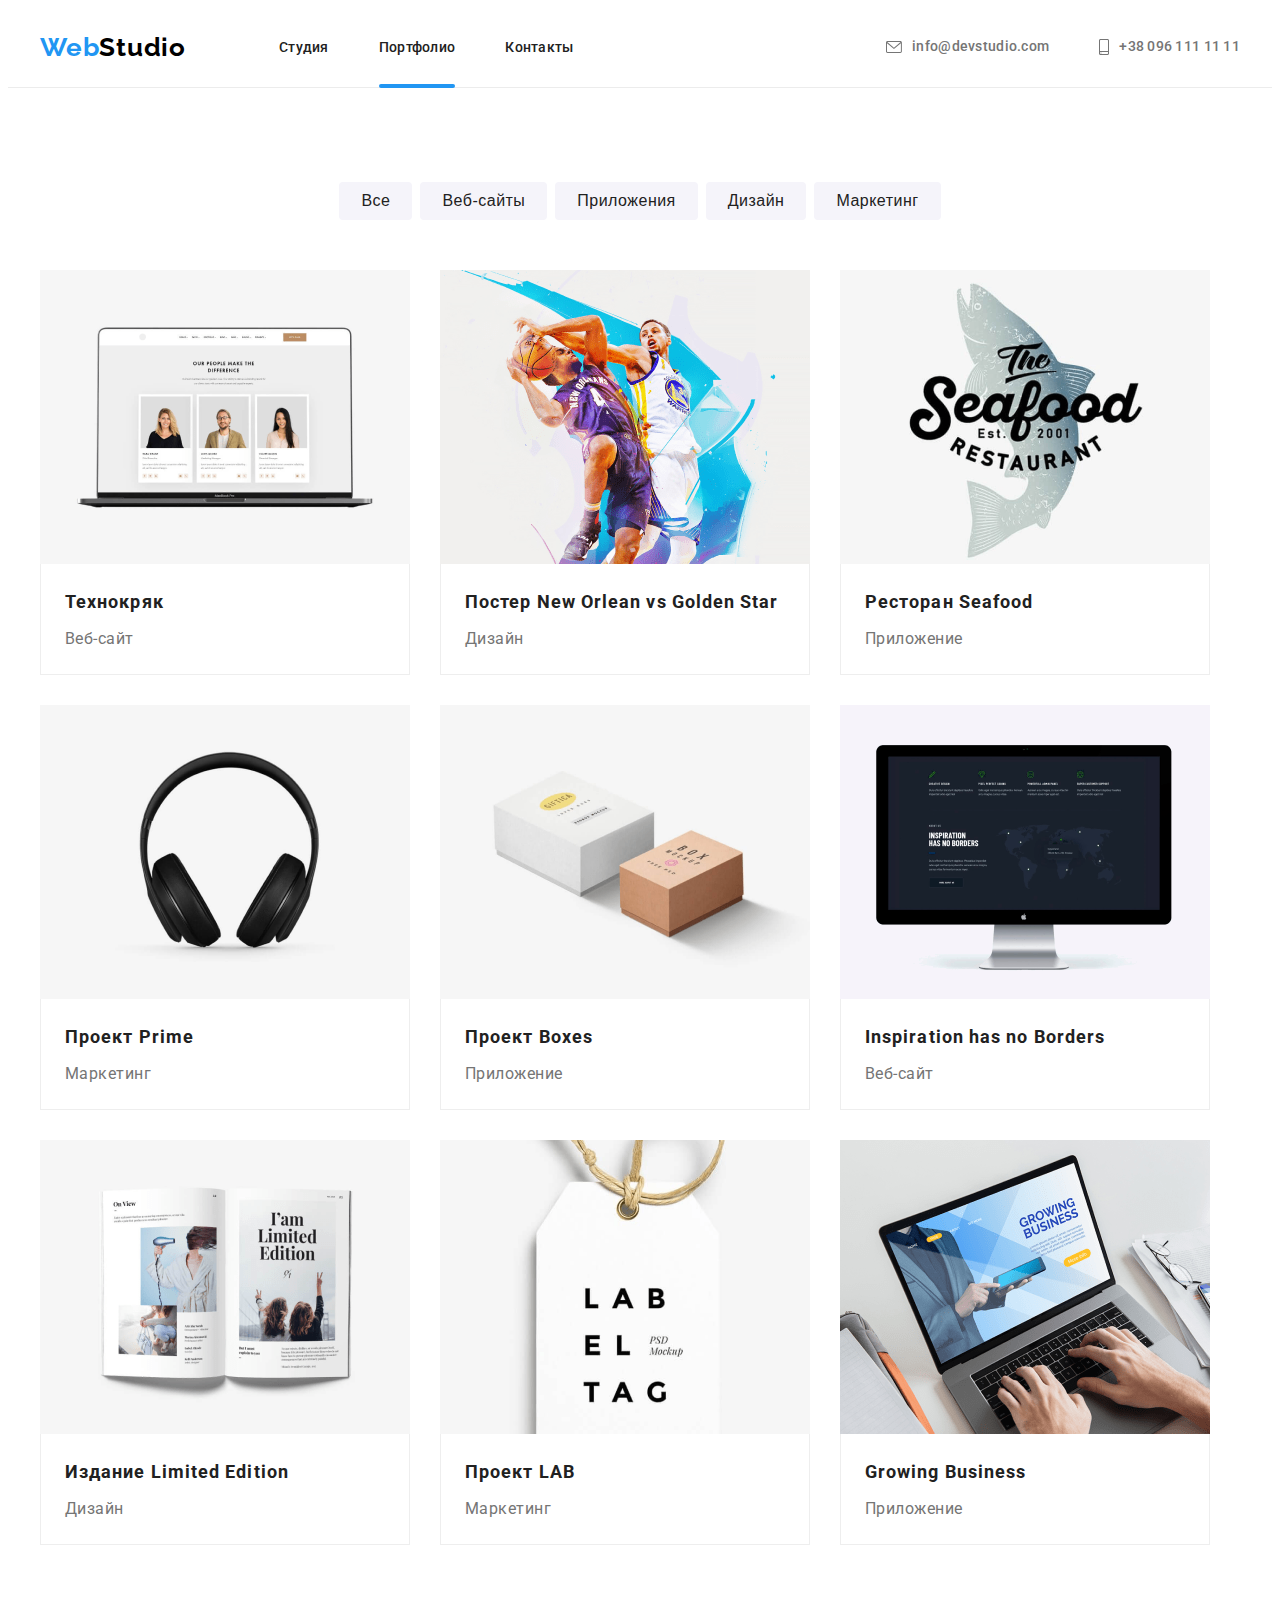
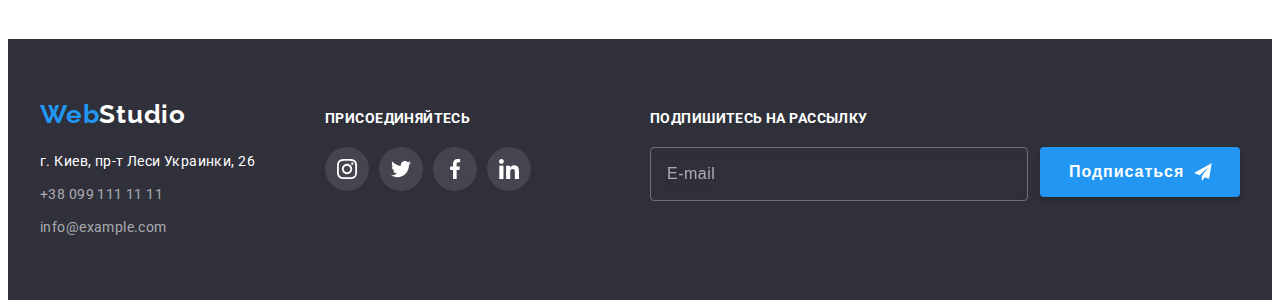
==== portfolio.html @ c711e519 "goit-markup-hw-07" ====
<!DOCTYPE html>
<html lang="ru">
<head>
    <meta charset="UTF-8">
    <meta http-equiv="X-UA-Compatible" content="IE=edge">
    <meta name="viewport" content="width=device-width, initial-scale=1.0">
    <title>Портфолио</title>
    <link rel="preconnect" href="https://fonts.googleapis.com">
    <link rel="preconnect" href="https://fonts.gstatic.com" crossorigin>
    <link href="https://fonts.googleapis.com/css2?family=Raleway:wght@700&family=Roboto:wght@400;500;700;900&display=swap" rel="stylesheet">
    <link rel="stylesheet" href="https://cdnjs.cloudflare.com/ajax/libs/modern-normalize/1.1.0/modern-normalize.min.css" integrity="sha512-wpPYUAdjBVSE4KJnH1VR1HeZfpl1ub8YT/NKx4PuQ5NmX2tKuGu6U/JRp5y+Y8XG2tV+wKQpNHVUX03MfMFn9Q==" crossorigin="anonymous" referrerpolicy="no-referrer" />
    <link rel="stylesheet" href="./css/styles.css">
</head>
<body>
  <header class="page-header">
    <div class="container page-header-container">
        <nav class="page-nav">
            <a class="logo link" href=""><span class="logo-first">Web</span><span class="logo-second">Studio</span> </a>
            <ul class="menu list">
                <li class="menu-item"><a class="menu-link link" href="./index.html">Студия</a></li>
                <li class="menu-item"><a class="menu-link link main-page" href="./portfolio.html">Портфолио</a></li>
                <li class="menu-item"><a class="menu-link link" href="">Контакты</a></li>
            </ul>
        </nav>
        <ul class="contacts list">
          <li class="mail-link"><a class="header-contact link mail" href="mailto:info@devstudio.com"> <svg class="mail_svg"> <use href="./img/icons.svg#icon-envelope"> </use></svg>info@devstudio.com</a></li>
          <li class="phone-link"><a class="header-contact link phone" href="tel:+380961111111"> <svg class="phone_svg"> <use href="./img/icons.svg#icon-smartphone"> </use></svg>+38 096 111 11 11</a></li>
      </ul>   
    </div>   
</header>
<main>
        <!-- OUR WORKS -->
    <section class="section">
      <div class="container">
        <h1 class="hidden-title">Наши работы</h1>
        <ul class="works-list list"> 
            <li class="works-item"><button class="works-links" type="button">Все</button></li>
            <li class="works-item"><button class="works-links" type="button">Веб-сайты</button></li>
            <li class="works-item"><button class="works-links" type="button">Приложения</button></li>
            <li class="works-item"><button class="works-links" type="button">Дизайн</button></li>
            <li class="works-item"><button class="works-links" type="button">Маркетинг</button></li>
        </ul>
        <ul class="list work-pic">
        <li class="work-img">
          <a class="work-img-link link" href="">
            <div class="work-img-wrapper">
              <img src="./img/our-works/techo-min.png" alt="Изображение выполенной работы" width="370" height="294">
              <p class="work-img-descriprion-overlay">Ресурс предлагает комплексные предложения с разным уровнем функционала и сервисов. Все это позволит посетителю получить исчерпывающие сведения о компании или частном лице.</p>
            </div>
            <div class="img-wrap">
              <h2 class="work-name">Технокряк</h2>
              <p class="work-descriptions">Веб-сайт</p>
            </div>
          </a>
        </li>

        <li class="work-img">
          <a href="" class="work-img-link link">
            <div class="work-img-wrapper">
              <img src="./img/our-works/poster-min.png" alt="Изображение выполенной работы" width="370" height="294">
              <p class="work-img-descriprion-overlay">Ресурс предлагает комплексные предложения с разным уровнем функционала и сервисов. Все это позволит посетителю получить исчерпывающие сведения о компании или частном лице.</p>
            </div>
          <div class="img-wrap">
          <h2 class="work-name">Постер <span lang="en">New Orlean vs Golden Star</span></h2>
          <p class="work-descriptions">Дизайн</p>
          </div>  
          </a>
        </li>

        <li class="work-img">
          <a href="" class="work-img-link link">
           <div class="work-img-wrapper">
            <img src="./img/our-works/restoran-min.png" alt="Изображение выполенной работы" width="370" height="294">
            <p class="work-img-descriprion-overlay">Ресурс предлагает комплексные предложения с разным уровнем функционала и сервисов. Все это позволит посетителю получить исчерпывающие сведения о компании или частном лице.</p>
           </div>
          <div class="img-wrap">
          <h2 class="work-name">Ресторан <span lang="en">Seafood</span></h2>
          <p class="work-descriptions">Приложение</p>
          </div>      
          </a>
        </li>

        <li class="work-img">
          <a href="" class="link work-img-link">
          <div class="work-img-wrapper">
            <img src="./img/our-works/prime-project-min.png" alt="Изображение выполенной работы" width="370" height="294">
            <p class="work-img-descriprion-overlay">Ресурс предлагает комплексные предложения с разным уровнем функционала и сервисов. Все это позволит посетителю получить исчерпывающие сведения о компании или частном лице.</p>
          </div>
          <div class="img-wrap">
            <h2 class="work-name">Проект <span lang="en">Prime</span></h2>
            <p class="work-descriptions">Маркетинг</p>
          </div>            
          </a>
        </li>

        <li class="work-img">
          <a href="" class="work-img-link link">
            <div class="work-img-wrapper">
              <img src="./img/our-works/boxes-project-min.png" alt="Изображение выполенной работы" width="370" height="294">
              <p class="work-img-descriprion-overlay">Ресурс предлагает комплексные предложения с разным уровнем функционала и сервисов. Все это позволит посетителю получить исчерпывающие сведения о компании или частном лице.</p>
            </div>
          <div class="img-wrap">
            <h2 class="work-name">Проект <span lang="en">Boxes</span></h2>
            <p class="work-descriptions">Приложение</p>
          </div>  
          </a>
        </li>

        <li class="work-img">
          <a href="" class="work-img-link link">
            <div class="work-img-wrapper">
              <img src="./img/our-works/insipration-min.png" alt="Изображение выполенной работы" width="370" height="294">
              <p class="work-img-descriprion-overlay">Ресурс предлагает комплексные предложения с разным уровнем функционала и сервисов. Все это позволит посетителю получить исчерпывающие сведения о компании или частном лице.</p>
            </div>
          <div class="img-wrap">
            <h2 class="work-name" lang="en">Inspiration has no Borders</h2>
            <p class="work-descriptions">Веб-сайт</p>
          </div>   
          </a>
        </li>

        <li class="work-img">
          <a href="" class="work-img-link link">
            <div class="work-img-wrapper">
              <img src="./img/our-works/limited-edit-min.png" alt="Изображение выполенной работы" width="370" height="294">
              <p class="work-img-descriprion-overlay">Ресурс предлагает комплексные предложения с разным уровнем функционала и сервисов. Все это позволит посетителю получить исчерпывающие сведения о компании или частном лице.</p>
            </div>
          <div class="img-wrap">
            <h2 class="work-name">Издание <span lang="en">Limited Edition</span></h2>
            <p class="work-descriptions">Дизайн</p>
          </div>  
          </a>
        </li>

        <li class="work-img">
          <a href="" class="work-img-link link">
            <div class="work-img-wrapper">
              <img src="./img/our-works/lab-min.png" alt="Изображение выполенной работы" width="370" height="294">
              <p class="work-img-descriprion-overlay">Ресурс предлагает комплексные предложения с разным уровнем функционала и сервисов. Все это позволит посетителю получить исчерпывающие сведения о компании или частном лице.</p>   
            </div>
          <div class="img-wrap">
            <h2 class="work-name">Проект <span lang="en">LAB</span></h2>
            <p class="work-descriptions">Маркетинг</p>
          </div>  
          </a>
        </li>

        <li class="work-img">
          <a href="" class="work-img-link link">
            <div class="work-img-wrapper">
              <img src="./img/our-works/grow-biz-min.png" alt="Изображение выполенной работы" width="370" height="294">
              <p class="work-img-descriprion-overlay">Ресурс предлагает комплексные предложения с разным уровнем функционала и сервисов. Все это позволит посетителю получить исчерпывающие сведения о компании или частном лице.</p>
            </div>
          <div class="img-wrap">
            <h2 class="work-name" lang="en">Growing Business</h2>
            <p class="work-descriptions">Приложение</p>
          </div>  
          </a>
        </li>
       </ul>
      </div>
     </section>
</main>
<footer class="footer">
  <div class="container footer-size"> 
      <div class="footer-left-side"> 
       <a class="link fii" href=""> <span class="logo-first">Web</span><span class="logo-second logo-background-dark">Studio</span> </a>
       <address>
          <ul class="footer-info list">
            <li class="footer-li">
              <a class="footer-address link" href="https://goo.gl/maps/US6K8y8bepEvWujB8" target="_blank"  rel="noopener noreferrer" >г. Киев, пр-т Леси Украинки, 26</a>
            </li>
            <li class="footer-li">
              <a class="footer-contact link" href="tel:+380991111111">+38 099 111 11 11</a>
            </li>
            <li class="footer-li">
              <a class="footer-contact link" href="mailto:info@example.com">info@example.com</a>
            </li>
          </ul>
        </address>
      </div>
      <div class="fotter-right-side">
          <p class="fotter-right-side-p">ПРИСОЕДИНЯЙТЕСЬ</p>
          <ul class="fotter-list list">
              <li class="fotter-social-item"> 
                 <a href="" class="footer-social-list-link">
                 <svg class="fotter-social-list-icon" width="20" height="20" >
                  <use href="./img/icons.svg#icon-instagram"></use></svg> </a></li>
              
              <li class="fotter-social-item">
                  <a href="" class="footer-social-list-link">
                  <svg class="fotter-social-list-icon" width="20" height="20" >
                   <use href="./img/icons.svg#icon-twitter"></use></svg> </a></li></li>

              <li class="fotter-social-item">
                  <a href="" class="footer-social-list-link">
                  <svg class="fotter-social-list-icon" width="20" height="20" >
                   <use href="./img/icons.svg#icon-facebook"></use></svg> </a></li></li>

              <li class="fotter-social-item">
                  <a href="" class="footer-social-list-link">
                  <svg class="fotter-social-list-icon" width="20" height="20" >
                   <use href="./img/icons.svg#icon-linkedin"></use></svg> </a></li></li>
          </ul>
      </div>
      <div class="footer-subscribe">
          <span class="subscribe-form-title">ПОДПИШИТЕСЬ НА РАССЫЛКУ</span>
          <form class="subscribe-form">
              <input class="subscribe-mail-form" type="email" name="user-mail" placeholder="E-mail" required>
              <button class="subscribe-form-btn" type="submit"> 
              <span class="btn-title">Подписаться</span>
              <svg class="subscribe-form-icon" width="24" height="24"><use href="./img/icons.svg#icon-subscribe-icon"></use> </svg>
              </button>
          </form>
      </div>    
  </div>
</footer>
</body>
</html>
---- css/styles.css ----
:root {
    --main-font: 'Roboto', sans-serif;
    --secondary-font: 'Raleway', sans-serif;
    --colour-black: #000000;
    --colour-white: #FFFFFF;
    --colour-main: #212121;
    --colour-contacts: #757575;
    --accent-colour:#2196F3;
    --background-colour: #F5F4FA;
}

h1,
h2,
h3,
h4,
h5,
h6,
p {
  margin-top: 0;
  margin-bottom: 0;
}

ul,ol {
  margin-top: 0;
  margin-bottom: 0;
  padding-left: 0;
}

.list {list-style: none;}
.link {text-decoration: none;}

body {font-family: var(--main-font);
    font-size: 14px;
}


.container {
    width: 1200px;
    margin-left: auto;
    margin-right: auto;
    padding-left: 15px;
    padding-right: 15px;
}

img {display: block;
    max-width: 100%; 
    height: auto;}


/* --------------------------- HEADER */

.page-header {
    border-bottom: 1px solid #ECECEC;
}

.page-header-container {
    display: flex;
    align-items: center;
    border-top: none;
    border-left: none;
    border-right: none;
    padding-top: 24px;
    padding-bottom: 24px;
}

.page-nav 
{display: flex;
align-items: center;}

.menu {
display: flex;
}

.menu-item:not(:last-child) {
    margin-right: 50px;
}
.menu-item {
    position: relative;
}
.contacts {
 display: flex;  margin-left: auto; }

.mail-link {margin-right:50px;}


.logo {
   margin-right: 93px;
}
.logo-first {
font-family: var(--secondary-font);
font-weight: 700;
font-size: 26px;
line-height: 1.19;
letter-spacing: 0.03em;
color:var(--accent-colour);
}

.logo-second {
font-family: var(--secondary-font);
font-weight: 700;
font-size: 26px;
line-height: 1.19;
letter-spacing: 0.03em;
color: var(--colour-black);
}

.menu-link {
font-weight: 500;
line-height: 1.14;
letter-spacing: 0.02em;
color: var(--colour-main);
transition: color 250ms cubic-bezier(0.4, 0, 0.2, 1);
}

.main-page::after {
    position: absolute;
    display: block;
    content:"";
    width: 100%;
    height: 4px;
    background: #2196F3;
    border-radius: 2px;
    left: 0;
    bottom: -32px;
}

.menu-link:hover,
.menu-link:focus {color:var(--accent-colour);}


.header-contact {
font-weight: 500;
line-height: 1.14;
letter-spacing: 0.02em;
color: var(--colour-contacts);
display: flex;
justify-content: center;
align-items: center;
fill: var(--colour-contacts);
transition: color 250ms cubic-bezier(0.4, 0, 0.2, 1), fill 250ms cubic-bezier(0.4, 0, 0.2, 1);
}

.phone_svg {
    width: 10px;
    height: 16px;
    margin-right: 10px;
}

.mail_svg {
    width: 16px;
    height: 12px;
    margin-right: 10px;
}

.header-contact:hover,
.header-contact:focus {
    fill: var(--accent-colour);
    color:var(--accent-colour);}

/* --------------------------- /HEADER */

/* --------------------------- HERO  */
.hero {
    background-color:  #C4C4C4;
    background-image: linear-gradient(rgba(47, 48, 58, 0.4), rgba(47, 48, 58, 0.4)), url(../img/hero_bg/bg-min.jpg);
    background-size: cover;
    padding-top: 200px;
    padding-bottom: 200px;
    background-position: center;
    background-repeat: no-repeat;
    max-width: 1600px;
    margin-left: auto;
    margin-right: auto;
}
 
.hero-container {
    text-align: center;
    justify-content: center
}
.hero-title {
font-weight: 900;
font-size: 44px;
line-height: 1.36;
letter-spacing: 0.06em;
text-transform: uppercase;
color: var(--colour-white);
margin-bottom: 30px;
width: 696px;
margin-left: auto;
margin-right: auto;
}

.modal-btn {
min-width: 200px;
padding: 10px 32px;
background-color:var(--accent-colour);
color:var(--colour-white);
font-weight: 700;
font-size: 16px;
line-height: 1.88;
letter-spacing: 0.06em;
cursor: pointer;
box-shadow: 0px 4px 4px rgba(0, 0, 0, 0.15);
border-radius: 4px;
border-width: 0px;
}
/* --------------------------- /HERO */

/* --------------------------- ADVANTAGES  */

.advantages-list { 
display: flex;
flex-wrap: wrap;
margin-left: -30px;
margin-top: -30px;

}

.advantages-card {
    flex-basis: calc((100% - 120px) / 4);
    margin-left: 30px;
    margin-top: 30px;
}

.hidden-title  {  
position: absolute; 
width: 1px; 
height: 1px; 
margin: -1px; 
border: 0; 
padding: 0; 
white-space: nowrap; 
clip-path: inset(100%); 
clip: rect(0 0 0 0); 
overflow: hidden; 
}

.advantages-title {
font-weight: 700;
font-size: 14px;
line-height: 16px;
letter-spacing: 0.03em;
text-transform: uppercase;
color: var(--colour-main);
margin-bottom: 10px;
}

.advantages-descriptions {
line-height: 1.71;
letter-spacing: 0.03em;
color: var(--colour-contacts);
}


.advantages-icon-item 
{display: flex; 
justify-content: center;
align-items: center;
width: 270px;
height: 120px;
background: #F5F4FA;
border-radius: 4px;
margin-bottom: 30px;}

/* --------------------------- /ADVANTAGES  */

/* --------------------------- ABOUT US  */
.about-us {
    padding-top: 0px;
    padding-bottom: 94px;
}

.about-us-list {
     display: flex;
    flex-wrap: wrap;
margin-left: -30px;
margin-top: -30px;
}

.about-us-card {
    flex-basis: calc((100% - 90px) / 3);
    margin-left: 30px;
    margin-top: 30px;
}
.about-us-img-wrapper {
    position: relative;
}

.about-us-item-overlay {
position: absolute;
bottom: 0px;
left: 0px;
width: 100%;
height: 70px;
display: flex;
justify-content: center;
align-items: center;
font-weight: 700;
font-size: 14px;
line-height: 1.14;
text-align: center;
letter-spacing: 0.03em;
text-transform: uppercase;
color: #FFFFFF;
background: rgba(47, 48, 58, 0.8);
}

/* --------------------------- /ABOUT US  */

/* --------------------------- OUR TEAM  */
.our-team-list {
    display: flex;
    flex-wrap: wrap;
margin-left: -30px;
margin-top: -30px;
}

.our-team {
    background-color: var(--background-colour);
}

.our-team-item-li {
    background-color: var(--colour-white);
    flex-basis: calc((100% - 120px) / 4);
    margin-left: 30px;
    margin-top: 30px;
    box-shadow: 0px 1px 3px rgba(0, 0, 0, 0.12), 0px 1px 1px rgba(0, 0, 0, 0.14), 0px 2px 1px rgba(0, 0, 0, 0.2);
border-radius: 0px 0px 4px 4px;
}

.our-team-member-name {
font-weight: 500;
font-size: 16px;
line-height: 1.19;
text-align: center;
letter-spacing: 0.03em;
color:var(--colour-main);
margin-bottom: 10px;
}

.our-team-member-position {
font-size: 16px;
line-height: 1.19;
text-align: center;
letter-spacing: 0.03em;
color:var(--colour-contacts);
margin-bottom: 16px;}

.team-employees-wrap {
    padding-top: 30px;
    padding-bottom: 30px;
}

.social-list {
    display: flex;
    justify-content: center;
}

.social-list-link {
    display: flex;
    justify-content: center;
    align-items: center;
    width: 44px;
    height: 44px;
    border-radius: 50%;
    background-color: transparent;
    transition: background-color 250ms cubic-bezier(0.4, 0, 0.2, 1);
}

.social-list-link:hover,
.social-list-link:focus {
    background-color: var(--accent-colour);
}

.social-list-link:hover .social-list-icon,
.social-list-link:focus .social-list-icon {
    fill: #FFFFFF;
}

.social-list-icon {fill:#AFB1B8;
transition:fill 250ms cubic-bezier(0.4, 0, 0.2, 1);

}

.social-list-item:not(:last-child) {
    margin-right: 10px;
}

/* --------------------------- /OUR TEAM  */

/* --------------------------- REGULAR CLIENT */

.regular-client-list {
display: flex;
}

.regular-client-item:not(:last-child) {
    margin-right: 30px;
}

.regular-client-link {
border: 1px solid #AFB1B8;
border-radius: 4px;
width: 170px;
height: 92px;
display: flex;
justify-content: center;
align-items: center;
transition: border-color 250ms cubic-bezier(0.4, 0, 0.2, 1);
}

.regular-client-icon {
fill:#AFB1B8;
transition: fill 250ms cubic-bezier(0.4, 0, 0.2, 1);
}

.regular-client-link:hover .regular-client-icon,
.regular-client-link:focus .regular-client-icon {
    fill: var(--accent-colour);
}

.regular-client-link:hover,
.regular-client-link:focus {
    border-color:var(--accent-colour);
}
/* --------------------------- /REGULAR CLIENT */


/* -------------------- FILTER BTNS  */

.works-list {
display: flex;
margin-bottom: 50px;
justify-content: center
}

.works-item:not(:last-child) {
    margin-right: 8px;}

.works-links { 
font-weight: 500;
font-size: 16px;
line-height: 1.62;
text-align: center;
letter-spacing: 0.03em;
color:var(--colour-main);
background: #F5F4FA;
border-radius: 4px;   
border: 0px;
padding: 6px 22px;
transition: background 250ms cubic-bezier(0.4, 0, 0.2, 1), 
color 250ms cubic-bezier(0.4, 0, 0.2, 1), 
box-shadow 250ms cubic-bezier(0.4, 0, 0.2, 1), 
border-radius 250ms cubic-bezier(0.4, 0, 0.2, 1);
}

.works-item {
font-weight: 500;
font-size: 16px;
line-height: 1.62;
text-align: center;
letter-spacing: 0.03em;
border-radius: 4px;
}

.works-links:hover, 
.works-links:focus 
{background:var(--accent-colour);
color: white;
cursor:pointer;
box-shadow: 0px 3px 1px rgba(0, 0, 0, 0.1), 0px 1px 2px rgba(0, 0, 0, 0.08), 0px 2px 2px rgba(0, 0, 0, 0.12);
border-radius: 4px;
}

/* -------------------- /FILTER BTNS */

/* -------------------- PORTFOLIO WORKS */

.work-img-wrapper {
    position: relative;
    overflow: hidden;

}

.work-img-descriprion-overlay {
    position: absolute;
    top: 0;
    left: 0;
    width: 100%;
    height: 100%;
    background: rgba(33, 150, 243, 0.9);
    font-weight: 400;
    font-size: 18px;
    line-height: 1.56;
    letter-spacing: 0.03em;
    color: #FFFFFF;
    padding: 63px 24px;
    overflow: auto;

    transform: translateY(100%);
    transition: transform 250ms cubic-bezier(0.4, 0, 0.2, 1);
}

.work-img-link:hover .work-img-descriprion-overlay, 
.work-img-link:focus .work-img-descriprion-overlay {
    transform: translateY(0%);
}

.work-pic {
    display: flex;
    flex-wrap: wrap;
    margin-left: -30px;
    margin-top: -30px;
}

.work-img {
    flex-basis: calc((100% - 90 px) / 3 );
    width: 370px;
    margin-left: 30px;
    margin-top: 30px;
}

.work-img-link {
    display: block;
    transition: box-shadow 250ms cubic-bezier(0.4, 0, 0.2, 1);
}

.work-img-link:hover,
.work-img-link:focus {
    box-shadow: 0px 1px 1px rgba(0, 0, 0, 0.12), 0px 4px 4px rgba(0, 0, 0, 0.06), 1px 4px 6px rgba(0, 0, 0, 0.16);
}

.work-name {
color: var(--colour-main);
font-weight: 700;
font-size: 18px;
line-height: 2;
letter-spacing: 0.06em;
margin-bottom: 4px;}

.work-descriptions {
font-size: 16px;
line-height: 1.88;
letter-spacing: 0.03em;
color: var(--colour-contacts);}

.img-wrap { 
    padding: 20px 24px;
    background: #FFFFFF;
    border: 1px solid #EEEEEE;
    border-top: none;
   }

/* -------------------- /PORTFOLIO WORKS*/

/* --------------------------- FOOTER  */

.footer {background-color: #2F303A;
    padding-top: 60px;
    padding-bottom: 60px;
}

.footer-address {
font-style: normal;
line-height: 1.71;
letter-spacing: 0.03em;
color: var(--colour-white);
}

.footer-li:not(:last-child) {margin-bottom: 9px;}

.footer-contact {
line-height: 1.71;
font-style: normal;
letter-spacing: 0.03em;
color: rgba(255, 255, 255, 0.6);
}

.footer-info {margin-top: 20px;}

.footer-size {
    display: flex;
    align-items: baseline;}

.footer-left-side {margin-right: 70px;
    }

.fotter-list {display: flex;
    justify-content: center;}

.fotter-social-item:not(:last-child) 
{margin-right: 10px;}


.footer-social-list-link {display: flex;
    justify-content: center;
    align-items: center;
    width: 44px;
    height: 44px;
    border-radius: 50%;
    background-color: rgba(255, 255, 255, 0.1);
    transition: background-color 250ms cubic-bezier(0.4, 0, 0.2, 1);
     } 
.footer-social-list-link:hover,
.footer-social-list-link:focus {
    background-color: var(--accent-colour);
}

.fotter-social-list-icon {
    fill: #FFFFFF;
    }
     
.fotter-right-side-p {
font-weight: 700;
font-size: 14px;
line-height: 1.14;
letter-spacing: 0.03em;
text-transform: uppercase;
color: #FFFFFF;
margin-bottom: 20px;
}

.subscribe-form {
    display: flex;
}

.subscribe-form-title {
display: block;
font-weight: 700;
font-size: 14px;
line-height: 1.14;
letter-spacing: 0.03em;
text-transform: uppercase;
color: #FFFFFF;
margin-bottom: 20px;
}

.subscribe-mail-form {
    width: 358px;
    height: 50px;
    background-color: transparent;
    border: 1px solid rgba(255, 255, 255, 0.3);
    filter: drop-shadow(0px 4px 4px rgba(0, 0, 0, 0.15));
    border-radius: 4px;
    padding-left: 16px;
    color: #FFFFFF;
    margin-right: 12px;
}

.subscribe-mail-form::placeholder {
font-weight: 400;
font-size: 16px;
line-height: 1.25;
letter-spacing: 0.03em;
color: rgba(255, 255, 255, 0.6);
}

.subscribe-form-btn {
    display: flex;
    justify-content: center;
    align-items: center;
width: 200px;
height: 50px;
background: #2196F3;
box-shadow: 0px 4px 4px rgba(0, 0, 0, 0.15);
border-radius: 4px;
font-weight: 700;
font-size: 16px;
line-height: 1.88;
letter-spacing: 0.06em;
color: #FFFFFF;
cursor: pointer;
padding-right: 28px;
padding-left: 29px;
border: transparent;
}

.btn-title {
    margin-right: 10px;
}

.footer-subscribe {
    margin-left: auto;
}

/* --------------------------- /FOOTER  */

/* --------------------------- COMPONENTS  */
.section {
    padding-top: 94px;
    padding-bottom: 94px;
}

.section-descriprion {
font-weight: 700;
font-size: 36px;
line-height: 1.17;
text-align: center;
letter-spacing: 0.03em;
color: #212121; 
margin-bottom: 50px;
}
    
.logo-background-dark {color: var(--colour-white);}
.logo-background-white {color:var(--colour-black);}
    
/* --------------------------- /COMPONENTS  */

/* --------------------------- BACKDROP  */
.backdrop {
    position: fixed;
    top: 0;
    left: 0;
    width: 100%;
    height: 100%;
    background: rgba(0, 0, 0, 0.2);

    opacity: 1;
    transition: opacity 250ms cubic-bezier(0.4, 0, 0.2, 1), visibility 250ms cubic-bezier(0.4, 0, 0.2, 1); }

.backdrop.is-hidden {
    opacity: 0;
    visibility: hidden;
    pointer-events: none;
}

.backdrop.is-hidden .modal {
    transform: translate(-50%, -50%) scale(1.1);
    opacity: 0;
}

.modal {
    position: absolute;
    top: 50%;
    left: 50%;
    width: 528px;
    height: 581px;
    background: white;
    transform: translate(-50%, -50%) scale(1);
    opacity: 1;
    transition: transform 250ms cubic-bezier(0.4, 0, 0.2, 1), opacity 250ms cubic-bezier(0.4, 0, 0.2, 1);
    padding: 40px;
}

.modal-close-button { 
    position: absolute;
    top: 8px;
    right: 8px;
    display: flex;
    justify-content: center;
    align-items: center;
    width: 30px;
    height: 30px;
    border-radius: 50%;
    background-color: transparent;
    padding: 0;
    border: 1px solid rgba(0, 0, 0, 0.1);
    cursor: pointer;
    }


.modal-close-button-icon {
    transition: fill 250ms cubic-bezier(0.4, 0, 0.2, 1);
}
 
.modal-close-button-icon:hover {
    fill: #2196F3;
}

.modal-title {
font-weight: 700;
font-size: 20px;
line-height: 1.15;
text-align: center;
letter-spacing: 0.03em;
color: #212121;
margin-bottom: 12px;
}

.contact-form-input-wrapper {
    position: relative;
}


.contact-form-icon {
    position: absolute;
    top: 50%;
    left: 15px;
    transform: translateY(-50%);
    transition: fill 250ms cubic-bezier(0.4, 0, 0.2, 1);
}

.contact-form-input:focus + .contact-form-icon {
    fill: #2196F3;
    cursor: pointer;
}

.contact-form {
    display: flex;
    flex-direction: column;
}

.contact-form-input {
border: 1px solid rgba(33, 33, 33, 0.2);
border-radius: 4px;
width: 100%;
height: 40px;
padding-left: 42px;
transition: border-color 250ms cubic-bezier(0.4, 0, 0.2, 1);
}

.contact-form-input:focus {
    border-color: #2196F3;
    outline: none;
}


.contact-form-field-key {
display: block;
font-weight: 400;
font-size: 12px;
line-height: 1.16;
letter-spacing: 0.01em;
color: #757575;
margin-bottom: 4px;;
}

.contact-form-field-comment {
    display: block;
    margin-bottom: 20px
}

.contact-form-field {
    display: block;
    margin-bottom: 10px;
}

.contact-form-comment {border: 1px solid rgba(33, 33, 33, 0.2);
border-radius: 4px;
width: 100%;
height: 120px;
resize: none;
padding: 12px 16px;
transition: border-color 250ms cubic-bezier(0.4, 0, 0.2, 1);
}

.contact-form-comment:focus {
    border-color: #2196F3;
    outline: none;}

.contact-form-comment::placeholder {
    font-size: 14px;
    line-height: 1.14;
    letter-spacing: 0.01em;
    color: rgba(117, 117, 117, 0.5);
}


.contact-form-btn {
    min-width: 200px;
    padding: 10px 32px;
    background: #188CE8;;
    color:var(--colour-white);
    font-weight: 700;
    font-size: 16px;
    line-height: 1.88;
    letter-spacing: 0.06em;
    cursor: pointer;
    box-shadow: 0px 4px 4px rgba(0, 0, 0, 0.15);
    border-radius: 4px;
    border-width: 0px;
    margin-right: auto;
    margin-left: auto;
   }


.contact-form-checkbox-label {
display: flex;
justify-content: center;
align-items: center;
font-weight: 400;
font-size: 14px;
line-height: 1.71;
letter-spacing: 0.03em;
color: #757575;
margin-bottom: 30px;
}

.contact-form-checkbox-label::before {
display: block;
content: '';
width: 16px;
height: 15px;
border-radius: 2px;
border: 2px solid #212121;;
cursor: pointer;
margin-right: 10px;
}

.checkbox-policy:checked + .contact-form-checkbox-label::before {
background-image: url(../img/policy-icon/icon-check.svg);
background-position: center;
background-repeat: no-repeat}

.checkbox-policy:focus + .contact-form-checkbox-label::before {
outline: 1px solid #555;
}

.contract-terms {
color: #2196F3;
outline-color: #2196F3;
}

/* --------------------------- /BACKDROP  */
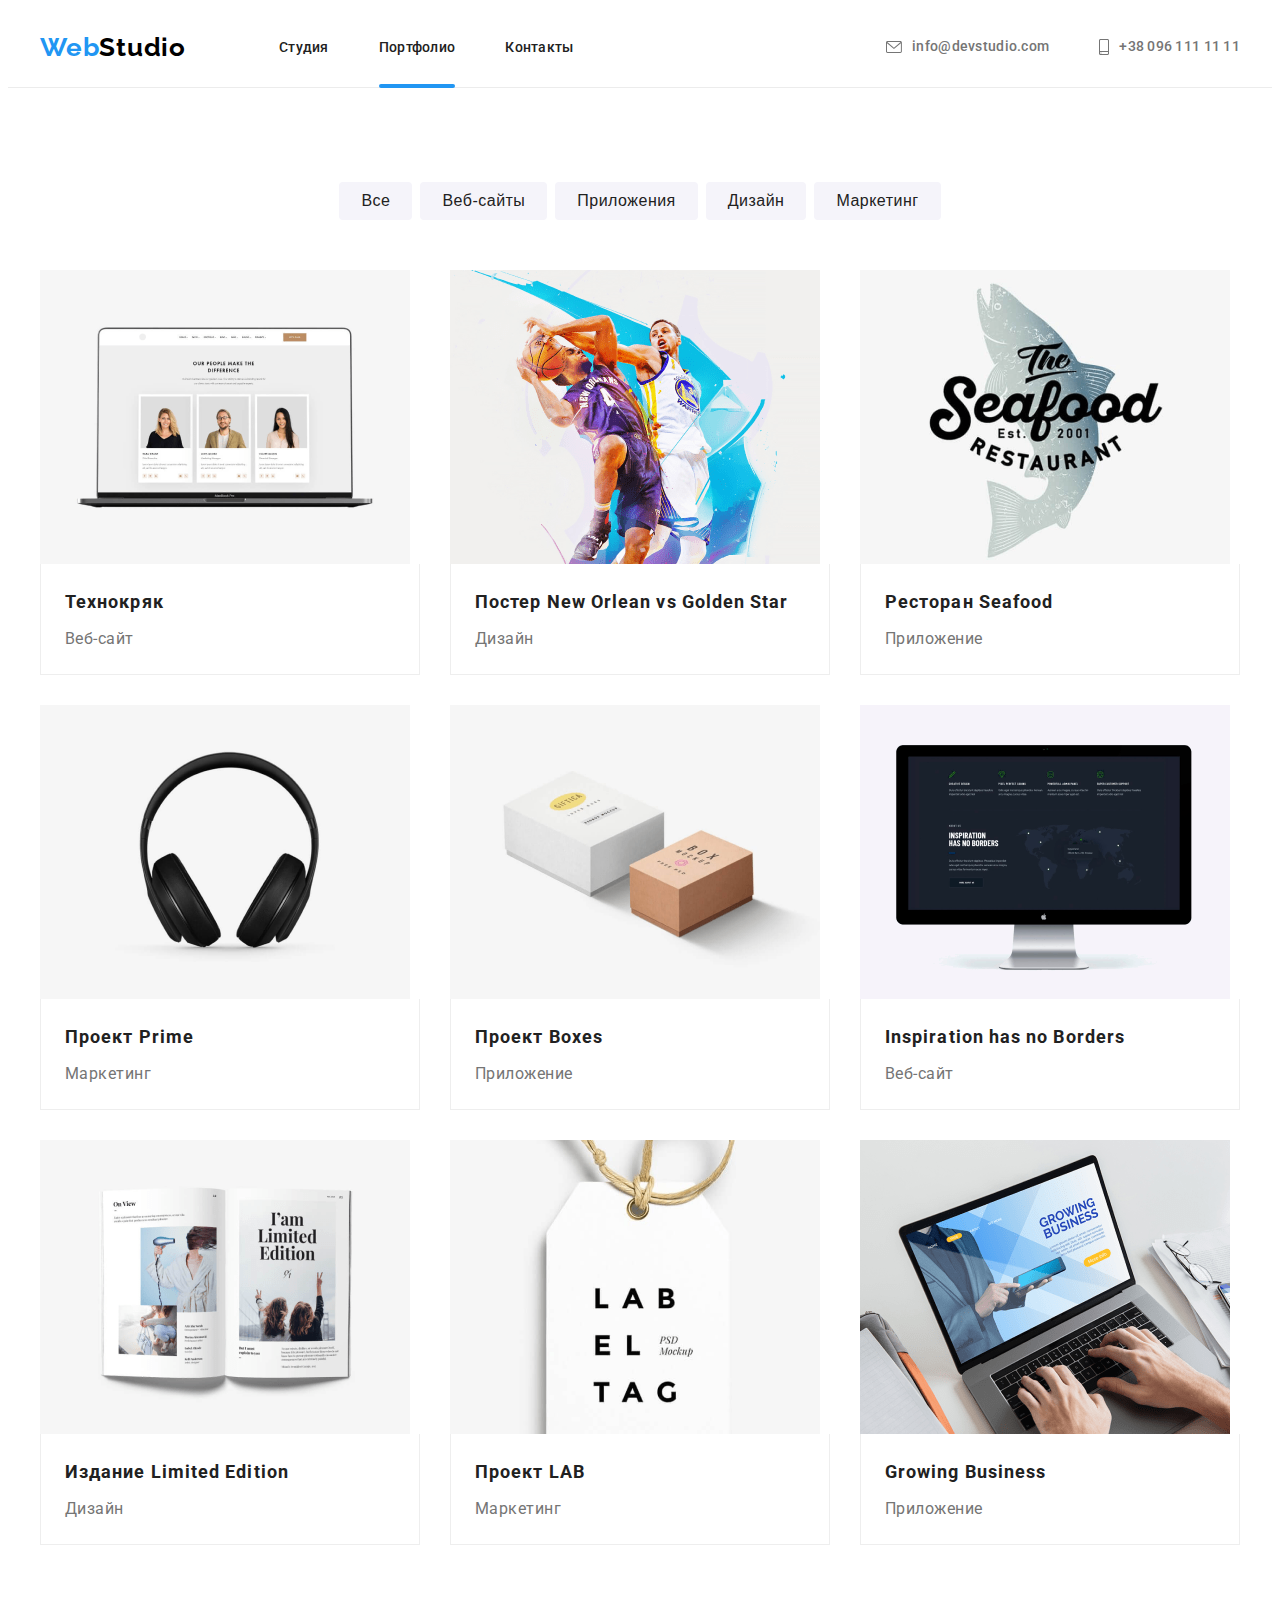
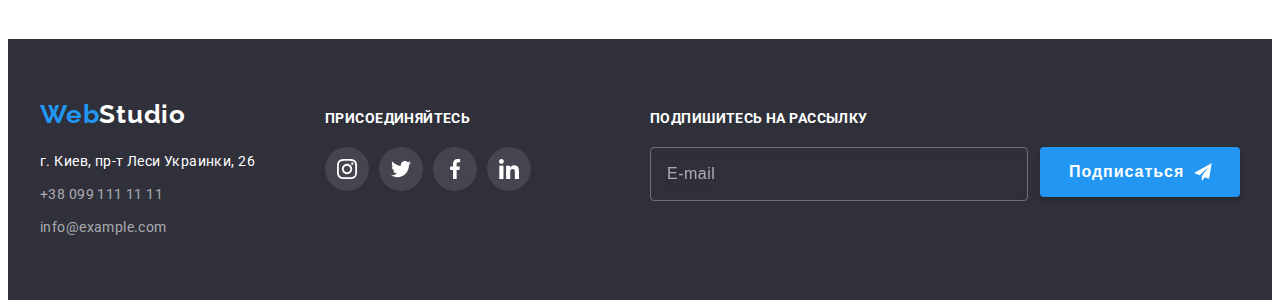
==== commit 3436144d: "SASS" ====
--- a/portfolio.html
+++ b/portfolio.html
@@ -9,8 +9,8 @@
     <link rel="preconnect" href="https://fonts.gstatic.com" crossorigin>
     <link href="https://fonts.googleapis.com/css2?family=Raleway:wght@700&family=Roboto:wght@400;500;700;900&display=swap" rel="stylesheet">
     <link rel="stylesheet" href="https://cdnjs.cloudflare.com/ajax/libs/modern-normalize/1.1.0/modern-normalize.min.css" integrity="sha512-wpPYUAdjBVSE4KJnH1VR1HeZfpl1ub8YT/NKx4PuQ5NmX2tKuGu6U/JRp5y+Y8XG2tV+wKQpNHVUX03MfMFn9Q==" crossorigin="anonymous" referrerpolicy="no-referrer" />
-    <link rel="stylesheet" href="./css/styles.css">
-</head>
+    <link rel="stylesheet" href="./css/main.min.css">
+    </head>
 <body>
   <header class="page-header">
     <div class="container page-header-container">
@@ -32,7 +32,7 @@
         <!-- OUR WORKS -->
     <section class="section">
       <div class="container">
-        <h1 class="hidden-title">Наши работы</h1>
+        <h1 class="visually-hidden">Наши работы</h1>
         <ul class="works-list list"> 
             <li class="works-item"><button class="works-links" type="button">Все</button></li>
             <li class="works-item"><button class="works-links" type="button">Веб-сайты</button></li>
--- a/css/main.min.css
+++ b/css/main.min.css
@@ -0,0 +1 @@
+:root{--main-font: "Roboto", sans-serif;--secondary-font: "Raleway", sans-serif;--colour-black: #000000;--colour-white: #FFFFFF;--colour-main: #212121;--colour-contacts: #757575;--accent-colour:#2196F3;--background-colour: #F5F4FA}.visually-hidden{position:absolute;width:1px;height:1px;margin:-1px;border:0;padding:0;white-space:nowrap;clip-path:inset(100%);clip:rect(0 0 0 0);overflow:hidden}h1,h2,h3,h4,h5,h6,p{margin-top:0;margin-bottom:0}ul,ol{margin-top:0;margin-bottom:0;padding-left:0}.list{list-style:none}.link{text-decoration:none}body{font-family:var(--main-font);font-size:14px}img{display:block;max-width:100%;height:auto}.container{width:1200px;margin-left:auto;margin-right:auto;padding-left:15px;padding-right:15px}.section{padding-top:94px;padding-bottom:94px}.section-descriprion{font-weight:700;font-size:36px;line-height:1.17;text-align:center;letter-spacing:.03em;color:#212121;margin-bottom:50px}.logo{margin-right:93px}.logo-first{font-family:var(--secondary-font);font-weight:700;font-size:26px;line-height:1.19;letter-spacing:.03em;color:var(--accent-colour)}.logo-second{font-family:var(--secondary-font);font-weight:700;font-size:26px;line-height:1.19;letter-spacing:.03em;color:var(--colour-black)}.logo-background-dark{color:var(--colour-white)}.logo-background-white{color:var(--colour-black)}.backdrop{position:fixed;top:0;left:0;width:100%;height:100%;background:rgba(0,0,0,.2);opacity:1;transition:opacity 250ms cubic-bezier(0.4, 0, 0.2, 1),visibility 250ms cubic-bezier(0.4, 0, 0.2, 1)}.backdrop.is-hidden{opacity:0;visibility:hidden;pointer-events:none}.backdrop.is-hidden .modal{transform:translate(-50%, -50%) scale(1.1);opacity:0}.modal{position:absolute;top:50%;left:50%;width:528px;height:581px;background:#fff;transform:translate(-50%, -50%) scale(1);opacity:1;transition:transform 250ms cubic-bezier(0.4, 0, 0.2, 1),opacity 250ms cubic-bezier(0.4, 0, 0.2, 1);padding:40px}.modal-close-button{position:absolute;top:8px;right:8px;display:flex;justify-content:center;align-items:center;width:30px;height:30px;border-radius:50%;background-color:rgba(0,0,0,0);padding:0;border:1px solid rgba(0,0,0,.1);cursor:pointer}.modal-close-button-icon{transition:fill 250ms cubic-bezier(0.4, 0, 0.2, 1)}.modal-close-button-icon:hover{fill:#2196f3}.modal-title{font-weight:700;font-size:20px;line-height:1.15;text-align:center;letter-spacing:.03em;color:#212121;margin-bottom:12px}.contact-form-input-wrapper{position:relative}.contact-form-icon{position:absolute;top:50%;left:15px;transform:translateY(-50%);transition:fill 250ms cubic-bezier(0.4, 0, 0.2, 1)}.contact-form-input:focus+.contact-form-icon{fill:#2196f3;cursor:pointer}.contact-form{display:flex;flex-direction:column}.contact-form-input{border:1px solid rgba(33,33,33,.2);border-radius:4px;width:100%;height:40px;padding-left:42px;transition:border-color 250ms cubic-bezier(0.4, 0, 0.2, 1)}.contact-form-input:focus{border-color:#2196f3;outline:none}.contact-form-field-key{display:block;font-weight:400;font-size:12px;line-height:1.16;letter-spacing:.01em;color:#757575;margin-bottom:4px}.contact-form-field-comment{display:block;margin-bottom:20px}.contact-form-field{display:block;margin-bottom:10px}.contact-form-comment{border:1px solid rgba(33,33,33,.2);border-radius:4px;width:100%;height:120px;resize:none;padding:12px 16px;transition:border-color 250ms cubic-bezier(0.4, 0, 0.2, 1)}.contact-form-comment:focus{border-color:#2196f3;outline:none}.contact-form-comment::placeholder{font-size:14px;line-height:1.14;letter-spacing:.01em;color:rgba(117,117,117,.5)}.contact-form-btn{min-width:200px;padding:10px 32px;background:#188ce8;color:var(--colour-white);font-weight:700;font-size:16px;line-height:1.88;letter-spacing:.06em;cursor:pointer;box-shadow:0px 4px 4px rgba(0,0,0,.15);border-radius:4px;border-width:0px;margin-right:auto;margin-left:auto}.contact-form-checkbox-label{display:flex;justify-content:center;align-items:center;font-weight:400;font-size:14px;line-height:1.71;letter-spacing:.03em;color:#757575;margin-bottom:30px}.contact-form-checkbox-label::before{display:block;content:"";width:16px;height:15px;border-radius:2px;border:2px solid #212121;cursor:pointer;margin-right:10px}.checkbox-policy:checked+.contact-form-checkbox-label::before{background-image:url(../img/policy-icon/icon-check.svg);background-position:center;background-repeat:no-repeat}.checkbox-policy:focus+.contact-form-checkbox-label::before{outline:1px solid #555}.contract-terms{color:#2196f3;outline-color:#2196f3}.page-header{border-bottom:1px solid #ececec}.page-header-container{display:flex;align-items:center;border-top:none;border-left:none;border-right:none;padding-top:24px;padding-bottom:24px}.page-nav{display:flex;align-items:center}.menu{display:flex}.menu-item{position:relative}.menu-item:not(:last-child){margin-right:50px}.contacts{display:flex;margin-left:auto}.mail-link{margin-right:50px}.menu-link{font-weight:500;line-height:1.14;letter-spacing:.02em;color:var(--colour-main);transition:color 250ms cubic-bezier(0.4, 0, 0.2, 1)}.menu-link:hover,.menu-link:focus{color:var(--accent-colour)}.main-page::after{position:absolute;display:block;content:"";width:100%;height:4px;background:#2196f3;border-radius:2px;left:0;bottom:-32px}.header-contact{font-weight:500;line-height:1.14;letter-spacing:.02em;color:var(--colour-contacts);display:flex;justify-content:center;align-items:center;fill:var(--colour-contacts);transition:color 250ms cubic-bezier(0.4, 0, 0.2, 1),fill 250ms cubic-bezier(0.4, 0, 0.2, 1)}.header-contact:hover,.header-contact:focus{fill:var(--accent-colour);color:var(--accent-colour)}.phone_svg{width:10px;height:16px;margin-right:10px}.mail_svg{width:16px;height:12px;margin-right:10px}.hero{background-color:#c4c4c4;background-image:linear-gradient(rgba(47, 48, 58, 0.4), rgba(47, 48, 58, 0.4)),url(../img/hero_bg/bg-min.jpg);background-size:cover;padding-top:200px;padding-bottom:200px;background-position:center;background-repeat:no-repeat;max-width:1600px;margin-left:auto;margin-right:auto}.hero-container{text-align:center;justify-content:center}.hero-title{font-weight:900;font-size:44px;line-height:1.36;letter-spacing:.06em;text-transform:uppercase;color:var(--colour-white);margin-bottom:30px;width:696px;margin-left:auto;margin-right:auto}.modal-btn{min-width:200px;padding:10px 32px;background-color:var(--accent-colour);color:var(--colour-white);font-weight:700;font-size:16px;line-height:1.88;letter-spacing:.06em;cursor:pointer;box-shadow:0px 4px 4px rgba(0,0,0,.15);border-radius:4px;border-width:0px}.advantages-list{display:flex;flex-wrap:wrap;margin-left:-30px;margin-top:-30px}.advantages-card{flex-basis:calc((100% - 120px)/4);margin-left:30px;margin-top:30px}.advantages-title{font-weight:700;font-size:14px;line-height:16px;letter-spacing:.03em;text-transform:uppercase;color:var(--colour-main);margin-bottom:10px}.advantages-descriptions{line-height:1.71;letter-spacing:.03em;color:var(--colour-contacts)}.advantages-icon-item{display:flex;justify-content:center;align-items:center;width:270px;height:120px;background:#f5f4fa;border-radius:4px;margin-bottom:30px}.about-us{padding-top:0px;padding-bottom:94px}.about-us-list{display:flex;flex-wrap:wrap;margin-left:-30px;margin-top:-30px}.about-us-card{flex-basis:calc((100% - 90px)/3);margin-left:30px;margin-top:30px}.about-us-img-wrapper{position:relative}.about-us-item-overlay{position:absolute;bottom:0px;left:0px;width:100%;height:70px;display:flex;justify-content:center;align-items:center;font-weight:700;font-size:14px;line-height:1.14;text-align:center;letter-spacing:.03em;text-transform:uppercase;color:#fff;background:rgba(47,48,58,.8)}.our-team-list{display:flex;flex-wrap:wrap;margin-left:-30px;margin-top:-30px}.our-team{background-color:var(--background-colour)}.our-team-item-li{background-color:var(--colour-white);flex-basis:calc((100% - 120px)/4);margin-left:30px;margin-top:30px;box-shadow:0px 1px 3px rgba(0,0,0,.12),0px 1px 1px rgba(0,0,0,.14),0px 2px 1px rgba(0,0,0,.2);border-radius:0px 0px 4px 4px}.our-team-member-name{font-weight:500;font-size:16px;line-height:1.19;text-align:center;letter-spacing:.03em;color:var(--colour-main);margin-bottom:10px}.our-team-member-position{font-size:16px;line-height:1.19;text-align:center;letter-spacing:.03em;color:var(--colour-contacts);margin-bottom:16px}.team-employees-wrap{padding-top:30px;padding-bottom:30px}.social-list{display:flex;justify-content:center}.social-list-link{display:flex;justify-content:center;align-items:center;width:44px;height:44px;border-radius:50%;background-color:rgba(0,0,0,0);transition:background-color 250ms cubic-bezier(0.4, 0, 0.2, 1)}.social-list-link:hover,.social-list-link:focus{background-color:var(--accent-colour)}.social-list-icon{fill:#afb1b8;transition:fill 250ms cubic-bezier(0.4, 0, 0.2, 1)}.social-list-link:hover .social-list-icon,.social-list-link:focus .social-list-icon{fill:#fff}.social-list-item:not(:last-child){margin-right:10px}.regular-client-list{display:flex}.regular-client-item:not(:last-child){margin-right:30px}.regular-client-link{border:1px solid #afb1b8;border-radius:4px;width:170px;height:92px;display:flex;justify-content:center;align-items:center;transition:border-color 250ms cubic-bezier(0.4, 0, 0.2, 1)}.regular-client-link:hover,.regular-client-link:focus{border-color:var(--accent-colour)}.regular-client-icon{fill:#afb1b8;transition:fill 250ms cubic-bezier(0.4, 0, 0.2, 1)}.regular-client-link:hover .regular-client-icon,.regular-client-link:focus .regular-client-icon{fill:var(--accent-colour)}.works-list{display:flex;margin-bottom:50px;justify-content:center}.works-links{font-weight:500;font-size:16px;line-height:1.62;text-align:center;letter-spacing:.03em;color:var(--colour-main);background:#f5f4fa;border-radius:4px;border:0px;padding:6px 22px;transition:background 250ms cubic-bezier(0.4, 0, 0.2, 1),color 250ms cubic-bezier(0.4, 0, 0.2, 1),box-shadow 250ms cubic-bezier(0.4, 0, 0.2, 1),border-radius 250ms cubic-bezier(0.4, 0, 0.2, 1)}.works-links:hover,.works-links:focus{background:var(--accent-colour);color:#fff;cursor:pointer;box-shadow:0px 3px 1px rgba(0,0,0,.1),0px 1px 2px rgba(0,0,0,.08),0px 2px 2px rgba(0,0,0,.12);border-radius:4px}.works-item{font-weight:500;font-size:16px;line-height:1.62;text-align:center;letter-spacing:.03em;border-radius:4px}.works-item:not(:last-child){margin-right:8px}.work-img-wrapper{position:relative;overflow:hidden}.work-img-descriprion-overlay{position:absolute;top:0;left:0;width:100%;height:100%;background:rgba(33,150,243,.9);font-weight:400;font-size:18px;line-height:1.56;letter-spacing:.03em;color:#fff;padding:63px 24px;overflow:auto;transform:translateY(100%);transition:transform 250ms cubic-bezier(0.4, 0, 0.2, 1)}.work-img-link:hover .work-img-descriprion-overlay,.work-img-link:focus .work-img-descriprion-overlay{transform:translateY(0%)}.work-pic{display:flex;flex-wrap:wrap;margin-left:-30px;margin-top:-30px}.work-img{flex-basis:calc((100% - 90px)/3);width:370px;margin-left:30px;margin-top:30px}.work-img-link{display:block;transition:box-shadow 250ms cubic-bezier(0.4, 0, 0.2, 1)}.work-img-link:hover,.work-img-link:focus{box-shadow:0px 1px 1px rgba(0,0,0,.12),0px 4px 4px rgba(0,0,0,.06),1px 4px 6px rgba(0,0,0,.16)}.work-name{color:var(--colour-main);font-weight:700;font-size:18px;line-height:2;letter-spacing:.06em;margin-bottom:4px}.work-descriptions{font-size:16px;line-height:1.88;letter-spacing:.03em;color:var(--colour-contacts)}.img-wrap{padding:20px 24px;background:#fff;border:1px solid #eee;border-top:none}.footer{background-color:#2f303a;padding-top:60px;padding-bottom:60px}.footer-address{font-style:normal;line-height:1.71;letter-spacing:.03em;color:var(--colour-white)}.footer-li:not(:last-child){margin-bottom:9px}.footer-contact{line-height:1.71;font-style:normal;letter-spacing:.03em;color:rgba(255,255,255,.6)}.footer-info{margin-top:20px}.footer-size{display:flex;align-items:baseline}.footer-left-side{margin-right:70px}.fotter-list{display:flex;justify-content:center}.fotter-social-item:not(:last-child){margin-right:10px}.footer-social-list-link{display:flex;justify-content:center;align-items:center;width:44px;height:44px;border-radius:50%;background-color:rgba(255,255,255,.1);transition:background-color 250ms cubic-bezier(0.4, 0, 0.2, 1)}.footer-social-list-link:hover,.footer-social-list-link:focus{background-color:var(--accent-colour)}.fotter-social-list-icon{fill:#fff}.fotter-right-side-p{font-weight:700;font-size:14px;line-height:1.14;letter-spacing:.03em;text-transform:uppercase;color:#fff;margin-bottom:20px}.subscribe-form{display:flex}.subscribe-form-title{display:block;font-weight:700;font-size:14px;line-height:1.14;letter-spacing:.03em;text-transform:uppercase;color:#fff;margin-bottom:20px}.subscribe-mail-form{width:358px;height:50px;background-color:rgba(0,0,0,0);border:1px solid rgba(255,255,255,.3);filter:drop-shadow(0px 4px 4px rgba(0, 0, 0, 0.15));border-radius:4px;padding-left:16px;color:#fff;margin-right:12px}.subscribe-mail-form::placeholder{font-weight:400;font-size:16px;line-height:1.25;letter-spacing:.03em;color:rgba(255,255,255,.6)}.subscribe-form-btn{display:flex;justify-content:center;align-items:center;width:200px;height:50px;background:#2196f3;box-shadow:0px 4px 4px rgba(0,0,0,.15);border-radius:4px;font-weight:700;font-size:16px;line-height:1.88;letter-spacing:.06em;color:#fff;cursor:pointer;padding-right:28px;padding-left:29px;border:rgba(0,0,0,0)}.btn-title{margin-right:10px}.footer-subscribe{margin-left:auto}/*# sourceMappingURL=main.min.css.map */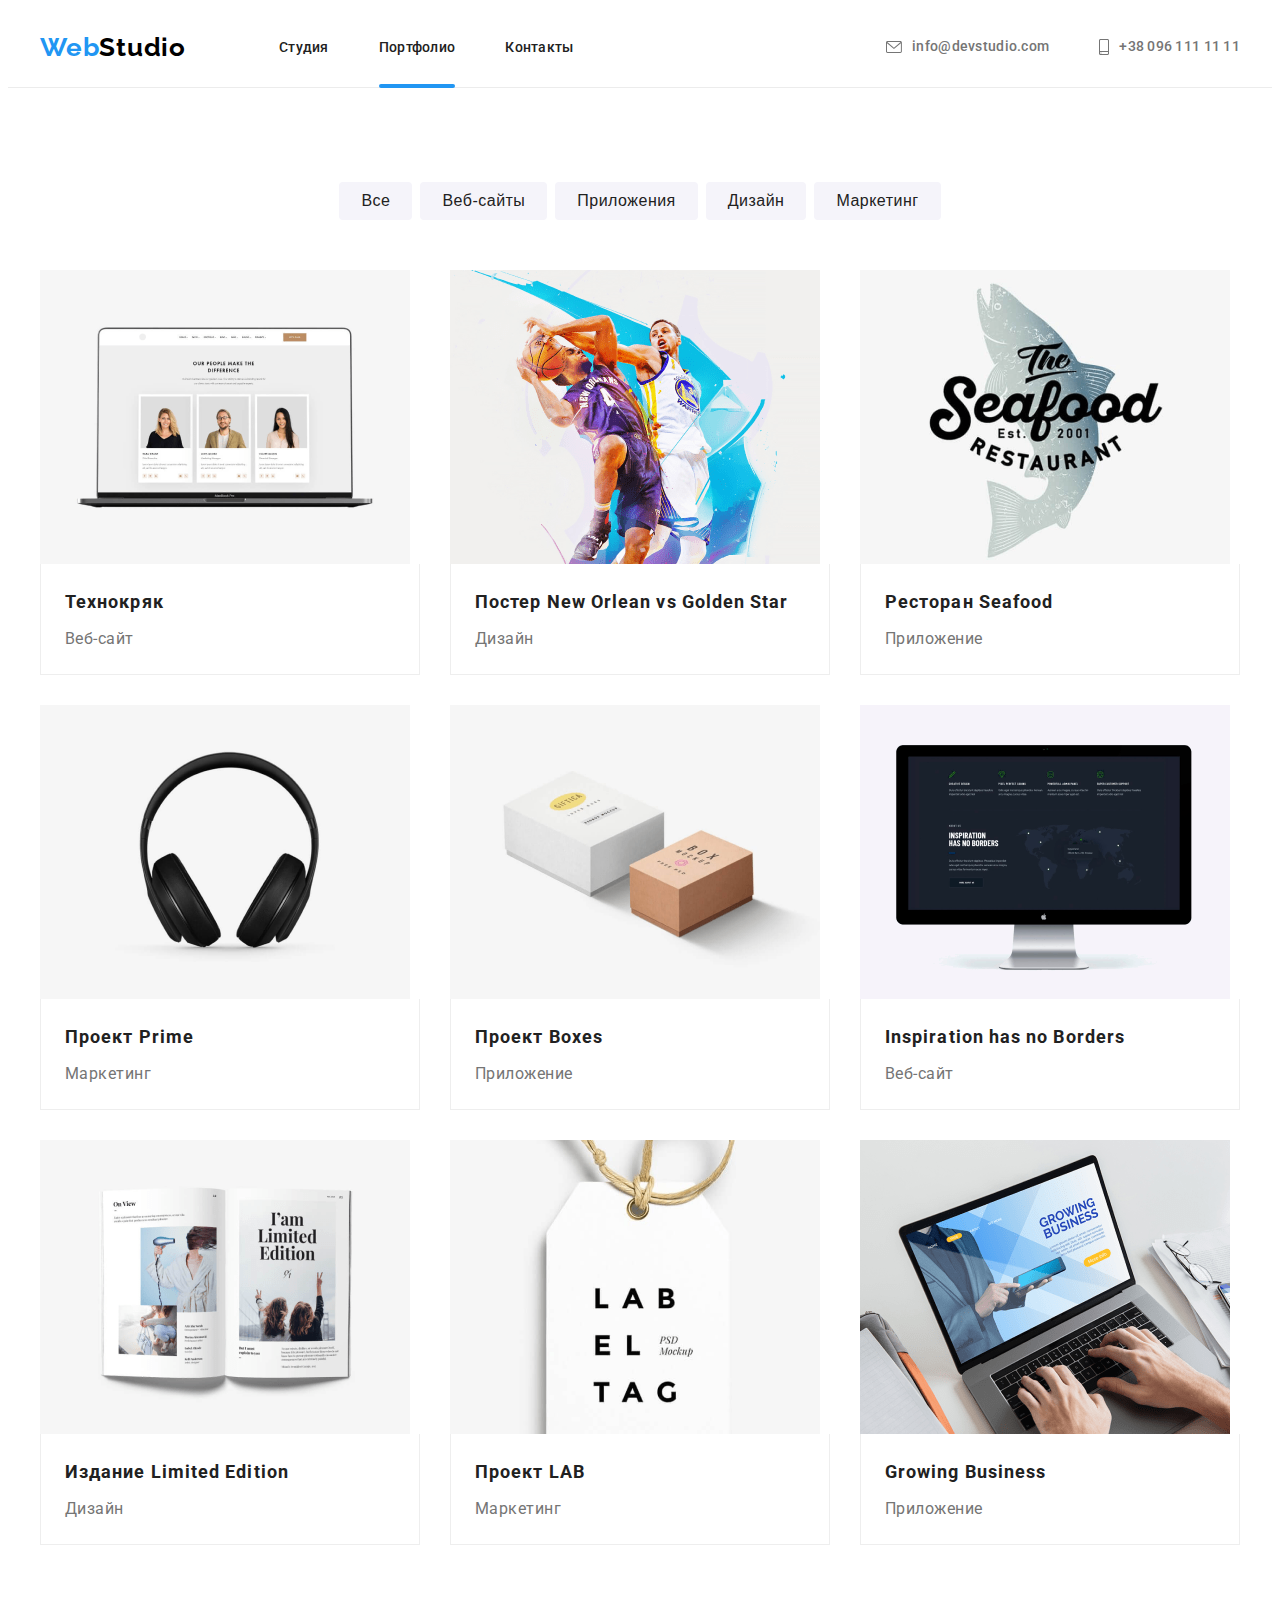
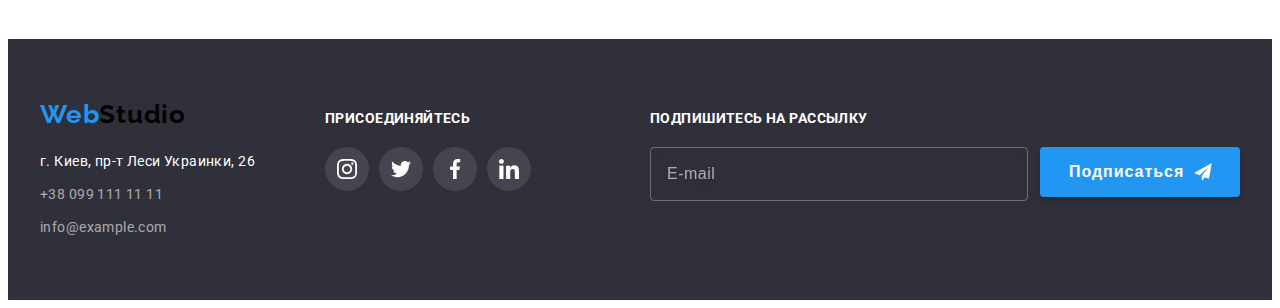
==== commit 85729c27: "Finally" ====
--- a/portfolio.html
+++ b/portfolio.html
@@ -15,17 +15,17 @@
   <header class="page-header">
     <div class="container page-header-container">
         <nav class="page-nav">
-            <a class="logo link" href=""><span class="logo-first">Web</span><span class="logo-second">Studio</span> </a>
+            <a class="logo link" href=""><span class="logo__left-side">Web</span><span class="logo__right-side">Studio</span> </a>
             <ul class="menu list">
-                <li class="menu-item"><a class="menu-link link" href="./index.html">Студия</a></li>
-                <li class="menu-item"><a class="menu-link link main-page" href="./portfolio.html">Портфолио</a></li>
-                <li class="menu-item"><a class="menu-link link" href="">Контакты</a></li>
+                <li class="menu__item"><a class="menu__link link" href="./index.html">Студия</a></li>
+                <li class="menu__item"><a class="menu__link link menu__link_active" href="./portfolio.html">Портфолио</a></li>
+                <li class="menu__item"><a class="menu__link link" href="">Контакты</a></li>
             </ul>
         </nav>
-        <ul class="contacts list">
-          <li class="mail-link"><a class="header-contact link mail" href="mailto:info@devstudio.com"> <svg class="mail_svg"> <use href="./img/icons.svg#icon-envelope"> </use></svg>info@devstudio.com</a></li>
-          <li class="phone-link"><a class="header-contact link phone" href="tel:+380961111111"> <svg class="phone_svg"> <use href="./img/icons.svg#icon-smartphone"> </use></svg>+38 096 111 11 11</a></li>
-      </ul>   
+        <ul class="header-contacts list">
+            <li class="header-contacts__mail-item"><a class="header-contacts__link link mail" href="mailto:info@devstudio.com"> <svg class="header-contacts__mail-icon"> <use href="./img/icons.svg#icon-envelope"> </use></svg>info@devstudio.com</a></li>
+            <li class="header-contacts__phone-item"><a class="header-contacts__link link phone" href="tel:+380961111111"> <svg class="header-contacts__phone-icon"> <use href="./img/icons.svg#icon-smartphone"> </use></svg>+38 096 111 11 11</a></li>
+        </ul>     
     </div>   
 </header>
 <main>
@@ -34,13 +34,13 @@
       <div class="container">
         <h1 class="visually-hidden">Наши работы</h1>
         <ul class="works-list list"> 
-            <li class="works-item"><button class="works-links" type="button">Все</button></li>
-            <li class="works-item"><button class="works-links" type="button">Веб-сайты</button></li>
-            <li class="works-item"><button class="works-links" type="button">Приложения</button></li>
-            <li class="works-item"><button class="works-links" type="button">Дизайн</button></li>
-            <li class="works-item"><button class="works-links" type="button">Маркетинг</button></li>
+            <li class="works-list__item"><button class="works-list__links" type="button">Все</button></li>
+            <li class="works-list__item"><button class="works-list__links" type="button">Веб-сайты</button></li>
+            <li class="works-list__item"><button class="works-list__links" type="button">Приложения</button></li>
+            <li class="works-list__item"><button class="works-list__links" type="button">Дизайн</button></li>
+            <li class="works-list__item"><button class="works-list__links" type="button">Маркетинг</button></li>
         </ul>
-        <ul class="list work-pic">
+        <ul class="work-pic list">
         <li class="work-img">
           <a class="work-img-link link" href="">
             <div class="work-img-wrapper">
@@ -164,7 +164,7 @@
 <footer class="footer">
   <div class="container footer-size"> 
       <div class="footer-left-side"> 
-       <a class="link fii" href=""> <span class="logo-first">Web</span><span class="logo-second logo-background-dark">Studio</span> </a>
+       <a class="link" href=""> <span class="logo__left-side">Web</span><span class="logo__right-side logo-background-dark">Studio</span> </a>
        <address>
           <ul class="footer-info list">
             <li class="footer-li">
--- a/css/main.min.css
+++ b/css/main.min.css
@@ -1 +1 @@
-:root{--main-font: "Roboto", sans-serif;--secondary-font: "Raleway", sans-serif;--colour-black: #000000;--colour-white: #FFFFFF;--colour-main: #212121;--colour-contacts: #757575;--accent-colour:#2196F3;--background-colour: #F5F4FA}.visually-hidden{position:absolute;width:1px;height:1px;margin:-1px;border:0;padding:0;white-space:nowrap;clip-path:inset(100%);clip:rect(0 0 0 0);overflow:hidden}h1,h2,h3,h4,h5,h6,p{margin-top:0;margin-bottom:0}ul,ol{margin-top:0;margin-bottom:0;padding-left:0}.list{list-style:none}.link{text-decoration:none}body{font-family:var(--main-font);font-size:14px}img{display:block;max-width:100%;height:auto}.container{width:1200px;margin-left:auto;margin-right:auto;padding-left:15px;padding-right:15px}.section{padding-top:94px;padding-bottom:94px}.section-descriprion{font-weight:700;font-size:36px;line-height:1.17;text-align:center;letter-spacing:.03em;color:#212121;margin-bottom:50px}.logo{margin-right:93px}.logo-first{font-family:var(--secondary-font);font-weight:700;font-size:26px;line-height:1.19;letter-spacing:.03em;color:var(--accent-colour)}.logo-second{font-family:var(--secondary-font);font-weight:700;font-size:26px;line-height:1.19;letter-spacing:.03em;color:var(--colour-black)}.logo-background-dark{color:var(--colour-white)}.logo-background-white{color:var(--colour-black)}.backdrop{position:fixed;top:0;left:0;width:100%;height:100%;background:rgba(0,0,0,.2);opacity:1;transition:opacity 250ms cubic-bezier(0.4, 0, 0.2, 1),visibility 250ms cubic-bezier(0.4, 0, 0.2, 1)}.backdrop.is-hidden{opacity:0;visibility:hidden;pointer-events:none}.backdrop.is-hidden .modal{transform:translate(-50%, -50%) scale(1.1);opacity:0}.modal{position:absolute;top:50%;left:50%;width:528px;height:581px;background:#fff;transform:translate(-50%, -50%) scale(1);opacity:1;transition:transform 250ms cubic-bezier(0.4, 0, 0.2, 1),opacity 250ms cubic-bezier(0.4, 0, 0.2, 1);padding:40px}.modal-close-button{position:absolute;top:8px;right:8px;display:flex;justify-content:center;align-items:center;width:30px;height:30px;border-radius:50%;background-color:rgba(0,0,0,0);padding:0;border:1px solid rgba(0,0,0,.1);cursor:pointer}.modal-close-button-icon{transition:fill 250ms cubic-bezier(0.4, 0, 0.2, 1)}.modal-close-button-icon:hover{fill:#2196f3}.modal-title{font-weight:700;font-size:20px;line-height:1.15;text-align:center;letter-spacing:.03em;color:#212121;margin-bottom:12px}.contact-form-input-wrapper{position:relative}.contact-form-icon{position:absolute;top:50%;left:15px;transform:translateY(-50%);transition:fill 250ms cubic-bezier(0.4, 0, 0.2, 1)}.contact-form-input:focus+.contact-form-icon{fill:#2196f3;cursor:pointer}.contact-form{display:flex;flex-direction:column}.contact-form-input{border:1px solid rgba(33,33,33,.2);border-radius:4px;width:100%;height:40px;padding-left:42px;transition:border-color 250ms cubic-bezier(0.4, 0, 0.2, 1)}.contact-form-input:focus{border-color:#2196f3;outline:none}.contact-form-field-key{display:block;font-weight:400;font-size:12px;line-height:1.16;letter-spacing:.01em;color:#757575;margin-bottom:4px}.contact-form-field-comment{display:block;margin-bottom:20px}.contact-form-field{display:block;margin-bottom:10px}.contact-form-comment{border:1px solid rgba(33,33,33,.2);border-radius:4px;width:100%;height:120px;resize:none;padding:12px 16px;transition:border-color 250ms cubic-bezier(0.4, 0, 0.2, 1)}.contact-form-comment:focus{border-color:#2196f3;outline:none}.contact-form-comment::placeholder{font-size:14px;line-height:1.14;letter-spacing:.01em;color:rgba(117,117,117,.5)}.contact-form-btn{min-width:200px;padding:10px 32px;background:#188ce8;color:var(--colour-white);font-weight:700;font-size:16px;line-height:1.88;letter-spacing:.06em;cursor:pointer;box-shadow:0px 4px 4px rgba(0,0,0,.15);border-radius:4px;border-width:0px;margin-right:auto;margin-left:auto}.contact-form-checkbox-label{display:flex;justify-content:center;align-items:center;font-weight:400;font-size:14px;line-height:1.71;letter-spacing:.03em;color:#757575;margin-bottom:30px}.contact-form-checkbox-label::before{display:block;content:"";width:16px;height:15px;border-radius:2px;border:2px solid #212121;cursor:pointer;margin-right:10px}.checkbox-policy:checked+.contact-form-checkbox-label::before{background-image:url(../img/policy-icon/icon-check.svg);background-position:center;background-repeat:no-repeat}.checkbox-policy:focus+.contact-form-checkbox-label::before{outline:1px solid #555}.contract-terms{color:#2196f3;outline-color:#2196f3}.page-header{border-bottom:1px solid #ececec}.page-header-container{display:flex;align-items:center;border-top:none;border-left:none;border-right:none;padding-top:24px;padding-bottom:24px}.page-nav{display:flex;align-items:center}.menu{display:flex}.menu-item{position:relative}.menu-item:not(:last-child){margin-right:50px}.contacts{display:flex;margin-left:auto}.mail-link{margin-right:50px}.menu-link{font-weight:500;line-height:1.14;letter-spacing:.02em;color:var(--colour-main);transition:color 250ms cubic-bezier(0.4, 0, 0.2, 1)}.menu-link:hover,.menu-link:focus{color:var(--accent-colour)}.main-page::after{position:absolute;display:block;content:"";width:100%;height:4px;background:#2196f3;border-radius:2px;left:0;bottom:-32px}.header-contact{font-weight:500;line-height:1.14;letter-spacing:.02em;color:var(--colour-contacts);display:flex;justify-content:center;align-items:center;fill:var(--colour-contacts);transition:color 250ms cubic-bezier(0.4, 0, 0.2, 1),fill 250ms cubic-bezier(0.4, 0, 0.2, 1)}.header-contact:hover,.header-contact:focus{fill:var(--accent-colour);color:var(--accent-colour)}.phone_svg{width:10px;height:16px;margin-right:10px}.mail_svg{width:16px;height:12px;margin-right:10px}.hero{background-color:#c4c4c4;background-image:linear-gradient(rgba(47, 48, 58, 0.4), rgba(47, 48, 58, 0.4)),url(../img/hero_bg/bg-min.jpg);background-size:cover;padding-top:200px;padding-bottom:200px;background-position:center;background-repeat:no-repeat;max-width:1600px;margin-left:auto;margin-right:auto}.hero-container{text-align:center;justify-content:center}.hero-title{font-weight:900;font-size:44px;line-height:1.36;letter-spacing:.06em;text-transform:uppercase;color:var(--colour-white);margin-bottom:30px;width:696px;margin-left:auto;margin-right:auto}.modal-btn{min-width:200px;padding:10px 32px;background-color:var(--accent-colour);color:var(--colour-white);font-weight:700;font-size:16px;line-height:1.88;letter-spacing:.06em;cursor:pointer;box-shadow:0px 4px 4px rgba(0,0,0,.15);border-radius:4px;border-width:0px}.advantages-list{display:flex;flex-wrap:wrap;margin-left:-30px;margin-top:-30px}.advantages-card{flex-basis:calc((100% - 120px)/4);margin-left:30px;margin-top:30px}.advantages-title{font-weight:700;font-size:14px;line-height:16px;letter-spacing:.03em;text-transform:uppercase;color:var(--colour-main);margin-bottom:10px}.advantages-descriptions{line-height:1.71;letter-spacing:.03em;color:var(--colour-contacts)}.advantages-icon-item{display:flex;justify-content:center;align-items:center;width:270px;height:120px;background:#f5f4fa;border-radius:4px;margin-bottom:30px}.about-us{padding-top:0px;padding-bottom:94px}.about-us-list{display:flex;flex-wrap:wrap;margin-left:-30px;margin-top:-30px}.about-us-card{flex-basis:calc((100% - 90px)/3);margin-left:30px;margin-top:30px}.about-us-img-wrapper{position:relative}.about-us-item-overlay{position:absolute;bottom:0px;left:0px;width:100%;height:70px;display:flex;justify-content:center;align-items:center;font-weight:700;font-size:14px;line-height:1.14;text-align:center;letter-spacing:.03em;text-transform:uppercase;color:#fff;background:rgba(47,48,58,.8)}.our-team-list{display:flex;flex-wrap:wrap;margin-left:-30px;margin-top:-30px}.our-team{background-color:var(--background-colour)}.our-team-item-li{background-color:var(--colour-white);flex-basis:calc((100% - 120px)/4);margin-left:30px;margin-top:30px;box-shadow:0px 1px 3px rgba(0,0,0,.12),0px 1px 1px rgba(0,0,0,.14),0px 2px 1px rgba(0,0,0,.2);border-radius:0px 0px 4px 4px}.our-team-member-name{font-weight:500;font-size:16px;line-height:1.19;text-align:center;letter-spacing:.03em;color:var(--colour-main);margin-bottom:10px}.our-team-member-position{font-size:16px;line-height:1.19;text-align:center;letter-spacing:.03em;color:var(--colour-contacts);margin-bottom:16px}.team-employees-wrap{padding-top:30px;padding-bottom:30px}.social-list{display:flex;justify-content:center}.social-list-link{display:flex;justify-content:center;align-items:center;width:44px;height:44px;border-radius:50%;background-color:rgba(0,0,0,0);transition:background-color 250ms cubic-bezier(0.4, 0, 0.2, 1)}.social-list-link:hover,.social-list-link:focus{background-color:var(--accent-colour)}.social-list-icon{fill:#afb1b8;transition:fill 250ms cubic-bezier(0.4, 0, 0.2, 1)}.social-list-link:hover .social-list-icon,.social-list-link:focus .social-list-icon{fill:#fff}.social-list-item:not(:last-child){margin-right:10px}.regular-client-list{display:flex}.regular-client-item:not(:last-child){margin-right:30px}.regular-client-link{border:1px solid #afb1b8;border-radius:4px;width:170px;height:92px;display:flex;justify-content:center;align-items:center;transition:border-color 250ms cubic-bezier(0.4, 0, 0.2, 1)}.regular-client-link:hover,.regular-client-link:focus{border-color:var(--accent-colour)}.regular-client-icon{fill:#afb1b8;transition:fill 250ms cubic-bezier(0.4, 0, 0.2, 1)}.regular-client-link:hover .regular-client-icon,.regular-client-link:focus .regular-client-icon{fill:var(--accent-colour)}.works-list{display:flex;margin-bottom:50px;justify-content:center}.works-links{font-weight:500;font-size:16px;line-height:1.62;text-align:center;letter-spacing:.03em;color:var(--colour-main);background:#f5f4fa;border-radius:4px;border:0px;padding:6px 22px;transition:background 250ms cubic-bezier(0.4, 0, 0.2, 1),color 250ms cubic-bezier(0.4, 0, 0.2, 1),box-shadow 250ms cubic-bezier(0.4, 0, 0.2, 1),border-radius 250ms cubic-bezier(0.4, 0, 0.2, 1)}.works-links:hover,.works-links:focus{background:var(--accent-colour);color:#fff;cursor:pointer;box-shadow:0px 3px 1px rgba(0,0,0,.1),0px 1px 2px rgba(0,0,0,.08),0px 2px 2px rgba(0,0,0,.12);border-radius:4px}.works-item{font-weight:500;font-size:16px;line-height:1.62;text-align:center;letter-spacing:.03em;border-radius:4px}.works-item:not(:last-child){margin-right:8px}.work-img-wrapper{position:relative;overflow:hidden}.work-img-descriprion-overlay{position:absolute;top:0;left:0;width:100%;height:100%;background:rgba(33,150,243,.9);font-weight:400;font-size:18px;line-height:1.56;letter-spacing:.03em;color:#fff;padding:63px 24px;overflow:auto;transform:translateY(100%);transition:transform 250ms cubic-bezier(0.4, 0, 0.2, 1)}.work-img-link:hover .work-img-descriprion-overlay,.work-img-link:focus .work-img-descriprion-overlay{transform:translateY(0%)}.work-pic{display:flex;flex-wrap:wrap;margin-left:-30px;margin-top:-30px}.work-img{flex-basis:calc((100% - 90px)/3);width:370px;margin-left:30px;margin-top:30px}.work-img-link{display:block;transition:box-shadow 250ms cubic-bezier(0.4, 0, 0.2, 1)}.work-img-link:hover,.work-img-link:focus{box-shadow:0px 1px 1px rgba(0,0,0,.12),0px 4px 4px rgba(0,0,0,.06),1px 4px 6px rgba(0,0,0,.16)}.work-name{color:var(--colour-main);font-weight:700;font-size:18px;line-height:2;letter-spacing:.06em;margin-bottom:4px}.work-descriptions{font-size:16px;line-height:1.88;letter-spacing:.03em;color:var(--colour-contacts)}.img-wrap{padding:20px 24px;background:#fff;border:1px solid #eee;border-top:none}.footer{background-color:#2f303a;padding-top:60px;padding-bottom:60px}.footer-address{font-style:normal;line-height:1.71;letter-spacing:.03em;color:var(--colour-white)}.footer-li:not(:last-child){margin-bottom:9px}.footer-contact{line-height:1.71;font-style:normal;letter-spacing:.03em;color:rgba(255,255,255,.6)}.footer-info{margin-top:20px}.footer-size{display:flex;align-items:baseline}.footer-left-side{margin-right:70px}.fotter-list{display:flex;justify-content:center}.fotter-social-item:not(:last-child){margin-right:10px}.footer-social-list-link{display:flex;justify-content:center;align-items:center;width:44px;height:44px;border-radius:50%;background-color:rgba(255,255,255,.1);transition:background-color 250ms cubic-bezier(0.4, 0, 0.2, 1)}.footer-social-list-link:hover,.footer-social-list-link:focus{background-color:var(--accent-colour)}.fotter-social-list-icon{fill:#fff}.fotter-right-side-p{font-weight:700;font-size:14px;line-height:1.14;letter-spacing:.03em;text-transform:uppercase;color:#fff;margin-bottom:20px}.subscribe-form{display:flex}.subscribe-form-title{display:block;font-weight:700;font-size:14px;line-height:1.14;letter-spacing:.03em;text-transform:uppercase;color:#fff;margin-bottom:20px}.subscribe-mail-form{width:358px;height:50px;background-color:rgba(0,0,0,0);border:1px solid rgba(255,255,255,.3);filter:drop-shadow(0px 4px 4px rgba(0, 0, 0, 0.15));border-radius:4px;padding-left:16px;color:#fff;margin-right:12px}.subscribe-mail-form::placeholder{font-weight:400;font-size:16px;line-height:1.25;letter-spacing:.03em;color:rgba(255,255,255,.6)}.subscribe-form-btn{display:flex;justify-content:center;align-items:center;width:200px;height:50px;background:#2196f3;box-shadow:0px 4px 4px rgba(0,0,0,.15);border-radius:4px;font-weight:700;font-size:16px;line-height:1.88;letter-spacing:.06em;color:#fff;cursor:pointer;padding-right:28px;padding-left:29px;border:rgba(0,0,0,0)}.btn-title{margin-right:10px}.footer-subscribe{margin-left:auto}/*# sourceMappingURL=main.min.css.map */+:root{--main-font: "Roboto", sans-serif;--secondary-font: "Raleway", sans-serif;--colour-black: #000000;--colour-white: #FFFFFF;--colour-main: #212121;--colour-contacts: #757575;--accent-colour:#2196F3;--background-colour: #F5F4FA}.visually-hidden{position:absolute;width:1px;height:1px;margin:-1px;border:0;padding:0;white-space:nowrap;clip-path:inset(100%);clip:rect(0 0 0 0);overflow:hidden}.subscribe-form-btn,.footer-social-list-link,.regular-client-link,.social-list-link,.about-us__item-overlay,.advantages-list__item,.header-contacts__link,.contact-form-checkbox-label,.modal-close-button{display:flex;justify-content:center;align-items:center}h1,h2,h3,h4,h5,h6,p{margin-top:0;margin-bottom:0}ul,ol{margin-top:0;margin-bottom:0;padding-left:0}.list{list-style:none}.link{text-decoration:none}body{font-family:var(--main-font);font-size:14px}img{display:block;max-width:100%;height:auto}.container{width:1200px;margin-left:auto;margin-right:auto;padding-left:15px;padding-right:15px}.section{padding-top:94px;padding-bottom:94px}.section-descriprion{font-weight:700;font-size:36px;line-height:1.17;text-align:center;letter-spacing:.03em;color:#212121;margin-bottom:50px}.logo{margin-right:93px}.logo__left-side{font-family:var(--secondary-font);font-weight:700;font-size:26px;line-height:1.19;letter-spacing:.03em;color:var(--accent-colour)}.logo__right-side{font-family:var(--secondary-font);font-weight:700;font-size:26px;line-height:1.19;letter-spacing:.03em;color:var(--colour-black)}.logo_background_dark{color:var(--colour-white)}.logo_background_white{color:var(--colour-black)}.backdrop{position:fixed;top:0;left:0;width:100%;height:100%;background:rgba(0,0,0,.2);opacity:1;transition:opacity 250ms cubic-bezier(0.4, 0, 0.2, 1),visibility 250ms cubic-bezier(0.4, 0, 0.2, 1)}.backdrop.is-hidden{opacity:0;visibility:hidden;pointer-events:none}.backdrop.is-hidden .modal{transform:translate(-50%, -50%) scale(1.1);opacity:0}.modal{position:absolute;top:50%;left:50%;width:528px;height:581px;background:#fff;transform:translate(-50%, -50%) scale(1);opacity:1;transition:transform 250ms cubic-bezier(0.4, 0, 0.2, 1),opacity 250ms cubic-bezier(0.4, 0, 0.2, 1);padding:40px}.modal-close-button{position:absolute;top:8px;right:8px;width:30px;height:30px;border-radius:50%;background-color:rgba(0,0,0,0);padding:0;border:1px solid rgba(0,0,0,.1);cursor:pointer}.modal-close-button-icon{transition:fill 250ms cubic-bezier(0.4, 0, 0.2, 1)}.modal-close-button-icon:hover{fill:#2196f3}.modal-title{font-weight:700;font-size:20px;line-height:1.15;text-align:center;letter-spacing:.03em;color:#212121;margin-bottom:12px}.contact-form-input-wrapper{position:relative}.contact-form-icon{position:absolute;top:50%;left:15px;transform:translateY(-50%);transition:fill 250ms cubic-bezier(0.4, 0, 0.2, 1)}.contact-form-input:focus+.contact-form-icon{fill:#2196f3;cursor:pointer}.contact-form{display:flex;flex-direction:column}.contact-form-input{border:1px solid rgba(33,33,33,.2);border-radius:4px;width:100%;height:40px;padding-left:42px;transition:border-color 250ms cubic-bezier(0.4, 0, 0.2, 1)}.contact-form-input:focus{border-color:#2196f3;outline:none}.contact-form-field-key{display:block;font-weight:400;font-size:12px;line-height:1.16;letter-spacing:.01em;color:#757575;margin-bottom:4px}.contact-form-field-comment{display:block;margin-bottom:20px}.contact-form-field{display:block;margin-bottom:10px}.contact-form-comment{border:1px solid rgba(33,33,33,.2);border-radius:4px;width:100%;height:120px;resize:none;padding:12px 16px;transition:border-color 250ms cubic-bezier(0.4, 0, 0.2, 1)}.contact-form-comment:focus{border-color:#2196f3;outline:none}.contact-form-comment::placeholder{font-size:14px;line-height:1.14;letter-spacing:.01em;color:rgba(117,117,117,.5)}.contact-form-btn{min-width:200px;padding:10px 32px;background:#188ce8;color:var(--colour-white);font-weight:700;font-size:16px;line-height:1.88;letter-spacing:.06em;cursor:pointer;box-shadow:0px 4px 4px rgba(0,0,0,.15);border-radius:4px;border-width:0px;margin-right:auto;margin-left:auto}.contact-form-checkbox-label{font-weight:400;font-size:14px;line-height:1.71;letter-spacing:.03em;color:#757575;margin-bottom:30px}.contact-form-checkbox-label::before{display:block;content:"";width:16px;height:15px;border-radius:2px;border:2px solid #212121;cursor:pointer;margin-right:10px}.checkbox-policy:checked+.contact-form-checkbox-label::before{background-image:url(../img/policy-icon/icon-check.svg);background-position:center;background-repeat:no-repeat}.checkbox-policy:focus+.contact-form-checkbox-label::before{outline:1px solid #555}.contract-terms{color:#2196f3;outline-color:#2196f3}.page-header{border-bottom:1px solid #ececec}.page-header-container{display:flex;align-items:center;border-top:none;border-left:none;border-right:none;padding-top:24px;padding-bottom:24px}.page-nav{display:flex;align-items:center}.menu{display:flex}.menu__item{position:relative}.menu__item:not(:last-child){margin-right:50px}.header-contacts{display:flex;margin-left:auto}.header-contacts__mail-item{margin-right:50px}.menu__link{font-weight:500;line-height:1.14;letter-spacing:.02em;color:var(--colour-main);transition:color 250ms cubic-bezier(0.4, 0, 0.2, 1)}.menu__link:hover,.menu__link:focus{color:var(--accent-colour)}.menu__link_active::after{position:absolute;display:block;content:"";width:100%;height:4px;background:#2196f3;border-radius:2px;left:0;bottom:-32px}.header-contacts__link{font-weight:500;line-height:1.14;letter-spacing:.02em;color:var(--colour-contacts);fill:var(--colour-contacts);transition:color 250ms cubic-bezier(0.4, 0, 0.2, 1),fill 250ms cubic-bezier(0.4, 0, 0.2, 1)}.header-contacts__link:hover,.header-contacts__link:focus{fill:var(--accent-colour);color:var(--accent-colour)}.header-contacts__phone-icon{width:10px;height:16px;margin-right:10px}.header-contacts__mail-icon{width:16px;height:12px;margin-right:10px}.hero{background-color:#c4c4c4;background-image:linear-gradient(rgba(47, 48, 58, 0.4), rgba(47, 48, 58, 0.4)),url(../img/hero_bg/bg-min.jpg);background-size:cover;padding-top:200px;padding-bottom:200px;background-position:center;background-repeat:no-repeat;max-width:1600px;margin-left:auto;margin-right:auto}.hero-container{text-align:center;justify-content:center}.hero__title{font-weight:900;font-size:44px;line-height:1.36;letter-spacing:.06em;text-transform:uppercase;color:var(--colour-white);margin-bottom:30px;width:696px;margin-left:auto;margin-right:auto}.modal-btn{min-width:200px;padding:10px 32px;background-color:var(--accent-colour);color:var(--colour-white);font-weight:700;font-size:16px;line-height:1.88;letter-spacing:.06em;cursor:pointer;box-shadow:0px 4px 4px rgba(0,0,0,.15);border-radius:4px;border-width:0px}.advantages-list{display:flex;flex-wrap:wrap;margin-left:-30px;margin-top:-30px}.advantages-list__card{flex-basis:calc((100% - 120px)/4);margin-left:30px;margin-top:30px}.advantages-list__title{font-weight:700;font-size:14px;line-height:16px;letter-spacing:.03em;text-transform:uppercase;color:var(--colour-main);margin-bottom:10px}.advantages-list__descriptions{line-height:1.71;letter-spacing:.03em;color:var(--colour-contacts)}.advantages-list__item{width:270px;height:120px;background:#f5f4fa;border-radius:4px;margin-bottom:30px}.about-us{padding-top:0px;padding-bottom:94px}.about-us-list{display:flex;flex-wrap:wrap;margin-left:-30px;margin-top:-30px}.about-us__card{flex-basis:calc((100% - 90px)/3);margin-left:30px;margin-top:30px}.about-us__img-wrapper{position:relative}.about-us__item-overlay{position:absolute;bottom:0px;left:0px;width:100%;height:70px;font-weight:700;font-size:14px;line-height:1.14;text-align:center;letter-spacing:.03em;text-transform:uppercase;color:#fff;background:rgba(47,48,58,.8)}.our-team-list{display:flex;flex-wrap:wrap;margin-left:-30px;margin-top:-30px}.our-team{background-color:var(--background-colour)}.our-team-item-li{background-color:var(--colour-white);flex-basis:calc((100% - 120px)/4);margin-left:30px;margin-top:30px;box-shadow:0px 1px 3px rgba(0,0,0,.12),0px 1px 1px rgba(0,0,0,.14),0px 2px 1px rgba(0,0,0,.2);border-radius:0px 0px 4px 4px}.our-team-member-name{font-weight:500;font-size:16px;line-height:1.19;text-align:center;letter-spacing:.03em;color:var(--colour-main);margin-bottom:10px}.our-team-member-position{font-size:16px;line-height:1.19;text-align:center;letter-spacing:.03em;color:var(--colour-contacts);margin-bottom:16px}.team-employees-wrap{padding-top:30px;padding-bottom:30px}.social-list{display:flex;justify-content:center}.social-list-link{width:44px;height:44px;border-radius:50%;background-color:rgba(0,0,0,0);transition:background-color 250ms cubic-bezier(0.4, 0, 0.2, 1)}.social-list-link:hover,.social-list-link:focus{background-color:var(--accent-colour)}.social-list-icon{fill:#afb1b8;transition:fill 250ms cubic-bezier(0.4, 0, 0.2, 1)}.social-list-link:hover .social-list-icon,.social-list-link:focus .social-list-icon{fill:#fff}.social-list-item:not(:last-child){margin-right:10px}.regular-client-list{display:flex}.regular-client-item:not(:last-child){margin-right:30px}.regular-client-link{border:1px solid #afb1b8;border-radius:4px;width:170px;height:92px;transition:border-color 250ms cubic-bezier(0.4, 0, 0.2, 1)}.regular-client-link:hover,.regular-client-link:focus{border-color:var(--accent-colour)}.regular-client-icon{fill:#afb1b8;transition:fill 250ms cubic-bezier(0.4, 0, 0.2, 1)}.regular-client-link:hover .regular-client-icon,.regular-client-link:focus .regular-client-icon{fill:var(--accent-colour)}.works-list{display:flex;margin-bottom:50px;justify-content:center}.works-list__links{font-weight:500;font-size:16px;line-height:1.62;text-align:center;letter-spacing:.03em;color:var(--colour-main);background:#f5f4fa;border-radius:4px;border:0px;padding:6px 22px;transition:background 250ms cubic-bezier(0.4, 0, 0.2, 1),color 250ms cubic-bezier(0.4, 0, 0.2, 1),box-shadow 250ms cubic-bezier(0.4, 0, 0.2, 1),border-radius 250ms cubic-bezier(0.4, 0, 0.2, 1)}.works-list__links:hover,.works-list__links:focus{background:var(--accent-colour);color:#fff;cursor:pointer;box-shadow:0px 3px 1px rgba(0,0,0,.1),0px 1px 2px rgba(0,0,0,.08),0px 2px 2px rgba(0,0,0,.12);border-radius:4px}.works-list__item{font-weight:500;font-size:16px;line-height:1.62;text-align:center;letter-spacing:.03em;border-radius:4px}.works-list__item:not(:last-child){margin-right:8px}.work-img-wrapper{position:relative;overflow:hidden}.work-img-descriprion-overlay{position:absolute;top:0;left:0;width:100%;height:100%;background:rgba(33,150,243,.9);font-weight:400;font-size:18px;line-height:1.56;letter-spacing:.03em;color:#fff;padding:63px 24px;overflow:auto;transform:translateY(100%);transition:transform 250ms cubic-bezier(0.4, 0, 0.2, 1)}.work-img-link:hover .work-img-descriprion-overlay,.work-img-link:focus .work-img-descriprion-overlay{transform:translateY(0%)}.work-pic{display:flex;flex-wrap:wrap;margin-left:-30px;margin-top:-30px}.work-img{flex-basis:calc((100% - 90px)/3);width:370px;margin-left:30px;margin-top:30px}.work-img-link{display:block;transition:box-shadow 250ms cubic-bezier(0.4, 0, 0.2, 1)}.work-img-link:hover,.work-img-link:focus{box-shadow:0px 1px 1px rgba(0,0,0,.12),0px 4px 4px rgba(0,0,0,.06),1px 4px 6px rgba(0,0,0,.16)}.work-name{color:var(--colour-main);font-weight:700;font-size:18px;line-height:2;letter-spacing:.06em;margin-bottom:4px}.work-descriptions{font-size:16px;line-height:1.88;letter-spacing:.03em;color:var(--colour-contacts)}.img-wrap{padding:20px 24px;background:#fff;border:1px solid #eee;border-top:none}.footer{background-color:#2f303a;padding-top:60px;padding-bottom:60px}.footer-address{font-style:normal;line-height:1.71;letter-spacing:.03em;color:var(--colour-white)}.footer-li:not(:last-child){margin-bottom:9px}.footer-contact{line-height:1.71;font-style:normal;letter-spacing:.03em;color:rgba(255,255,255,.6)}.footer-info{margin-top:20px}.footer-size{display:flex;align-items:baseline}.footer-left-side{margin-right:70px}.fotter-list{display:flex;justify-content:center}.fotter-social-item:not(:last-child){margin-right:10px}.footer-social-list-link{width:44px;height:44px;border-radius:50%;background-color:rgba(255,255,255,.1);transition:background-color 250ms cubic-bezier(0.4, 0, 0.2, 1)}.footer-social-list-link:hover,.footer-social-list-link:focus{background-color:var(--accent-colour)}.fotter-social-list-icon{fill:#fff}.fotter-right-side-p{font-weight:700;font-size:14px;line-height:1.14;letter-spacing:.03em;text-transform:uppercase;color:#fff;margin-bottom:20px}.subscribe-form{display:flex}.subscribe-form-title{display:block;font-weight:700;font-size:14px;line-height:1.14;letter-spacing:.03em;text-transform:uppercase;color:#fff;margin-bottom:20px}.subscribe-mail-form{width:358px;height:50px;background-color:rgba(0,0,0,0);border:1px solid rgba(255,255,255,.3);filter:drop-shadow(0px 4px 4px rgba(0, 0, 0, 0.15));border-radius:4px;padding-left:16px;color:#fff;margin-right:12px}.subscribe-mail-form::placeholder{font-weight:400;font-size:16px;line-height:1.25;letter-spacing:.03em;color:rgba(255,255,255,.6)}.subscribe-form-btn{width:200px;height:50px;background:#2196f3;box-shadow:0px 4px 4px rgba(0,0,0,.15);border-radius:4px;font-weight:700;font-size:16px;line-height:1.88;letter-spacing:.06em;color:#fff;cursor:pointer;padding-right:28px;padding-left:29px;border:rgba(0,0,0,0)}.btn-title{margin-right:10px}.footer-subscribe{margin-left:auto}/*# sourceMappingURL=main.min.css.map */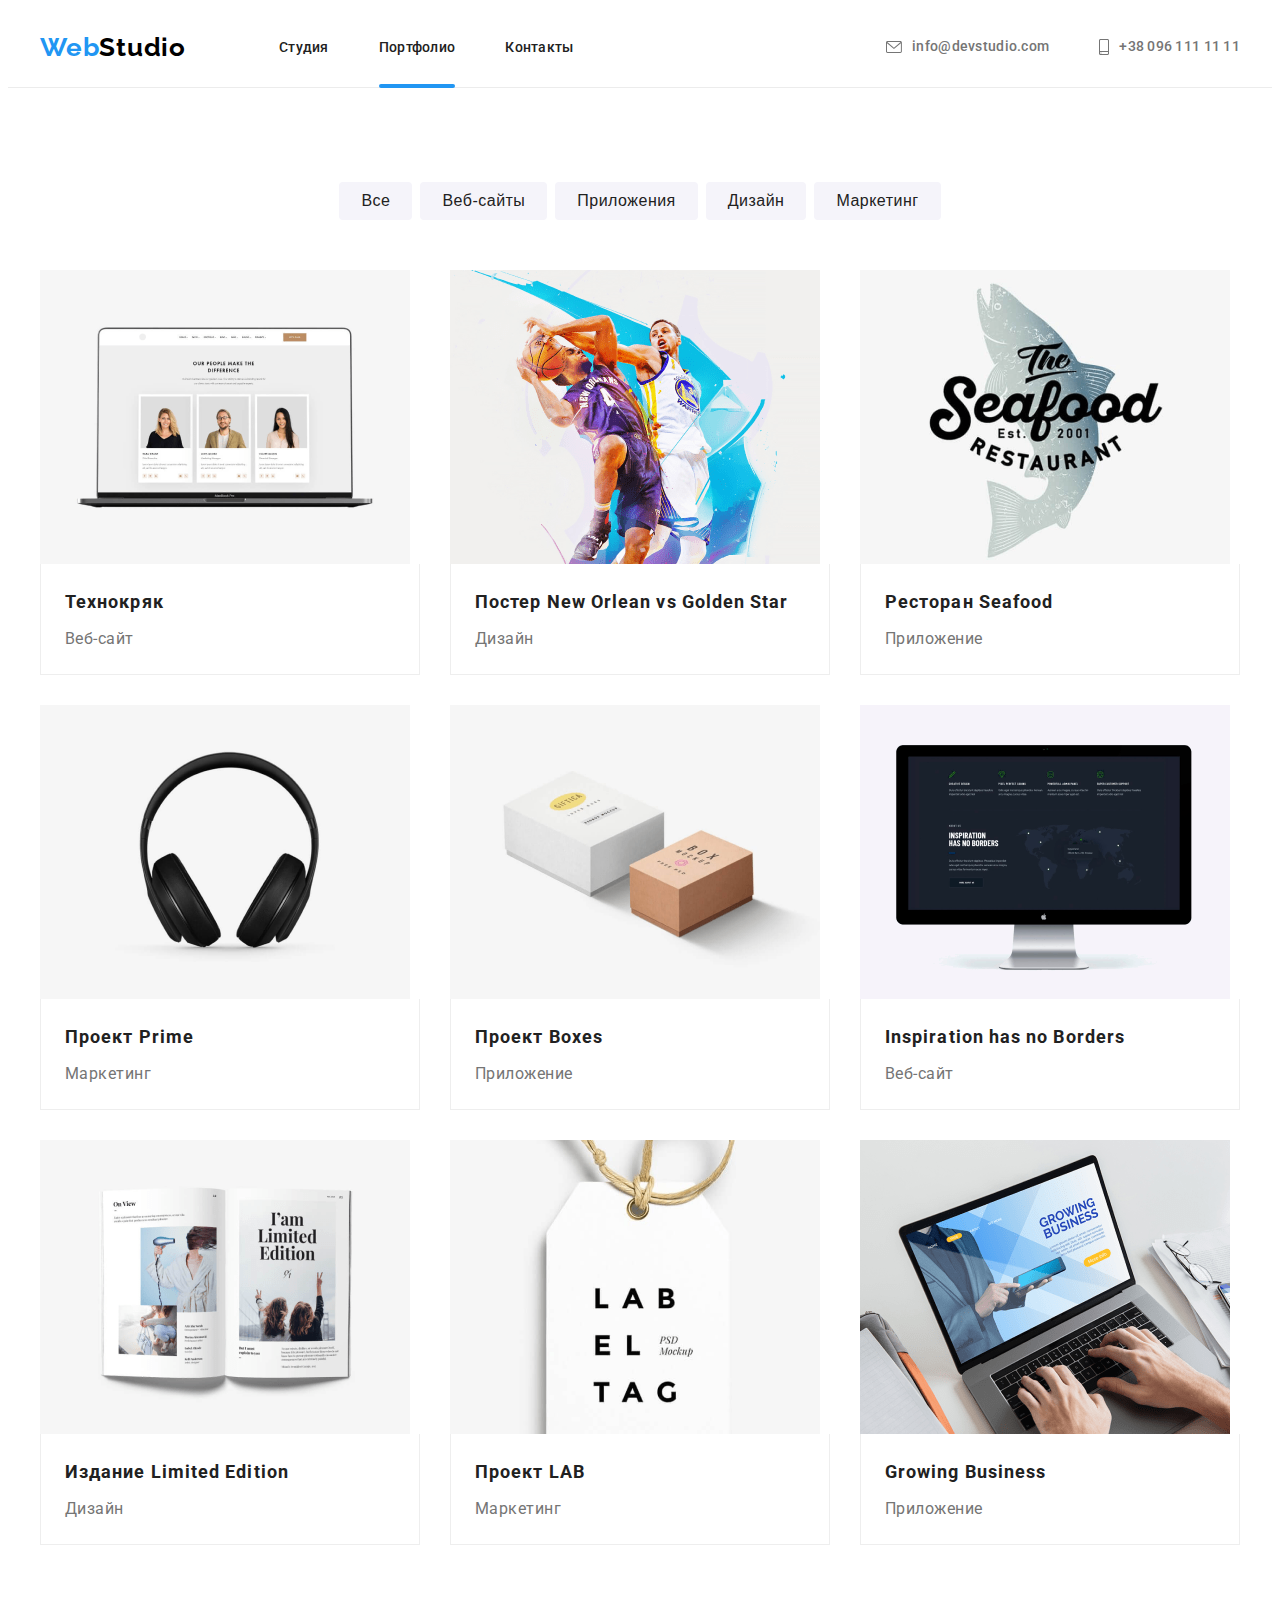
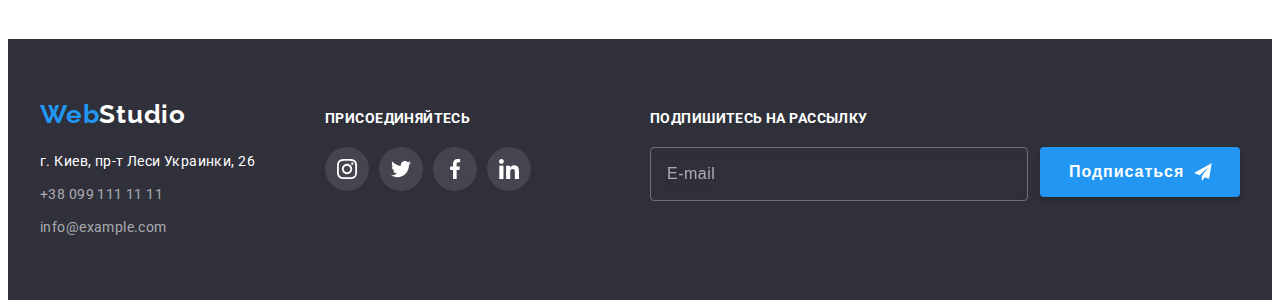
==== commit 1dd884da: "Dark_theme added to Portfolio" ====
--- a/portfolio.html
+++ b/portfolio.html
@@ -164,7 +164,7 @@
 <footer class="footer">
   <div class="container footer-size"> 
       <div class="footer-left-side"> 
-       <a class="link" href=""> <span class="logo__left-side">Web</span><span class="logo__right-side logo-background-dark">Studio</span> </a>
+       <a class="link" href=""> <span class="logo__left-side">Web</span><span class="logo__right-side logo_background_dark">Studio</span> </a>
        <address>
           <ul class="footer-info list">
             <li class="footer-li">
